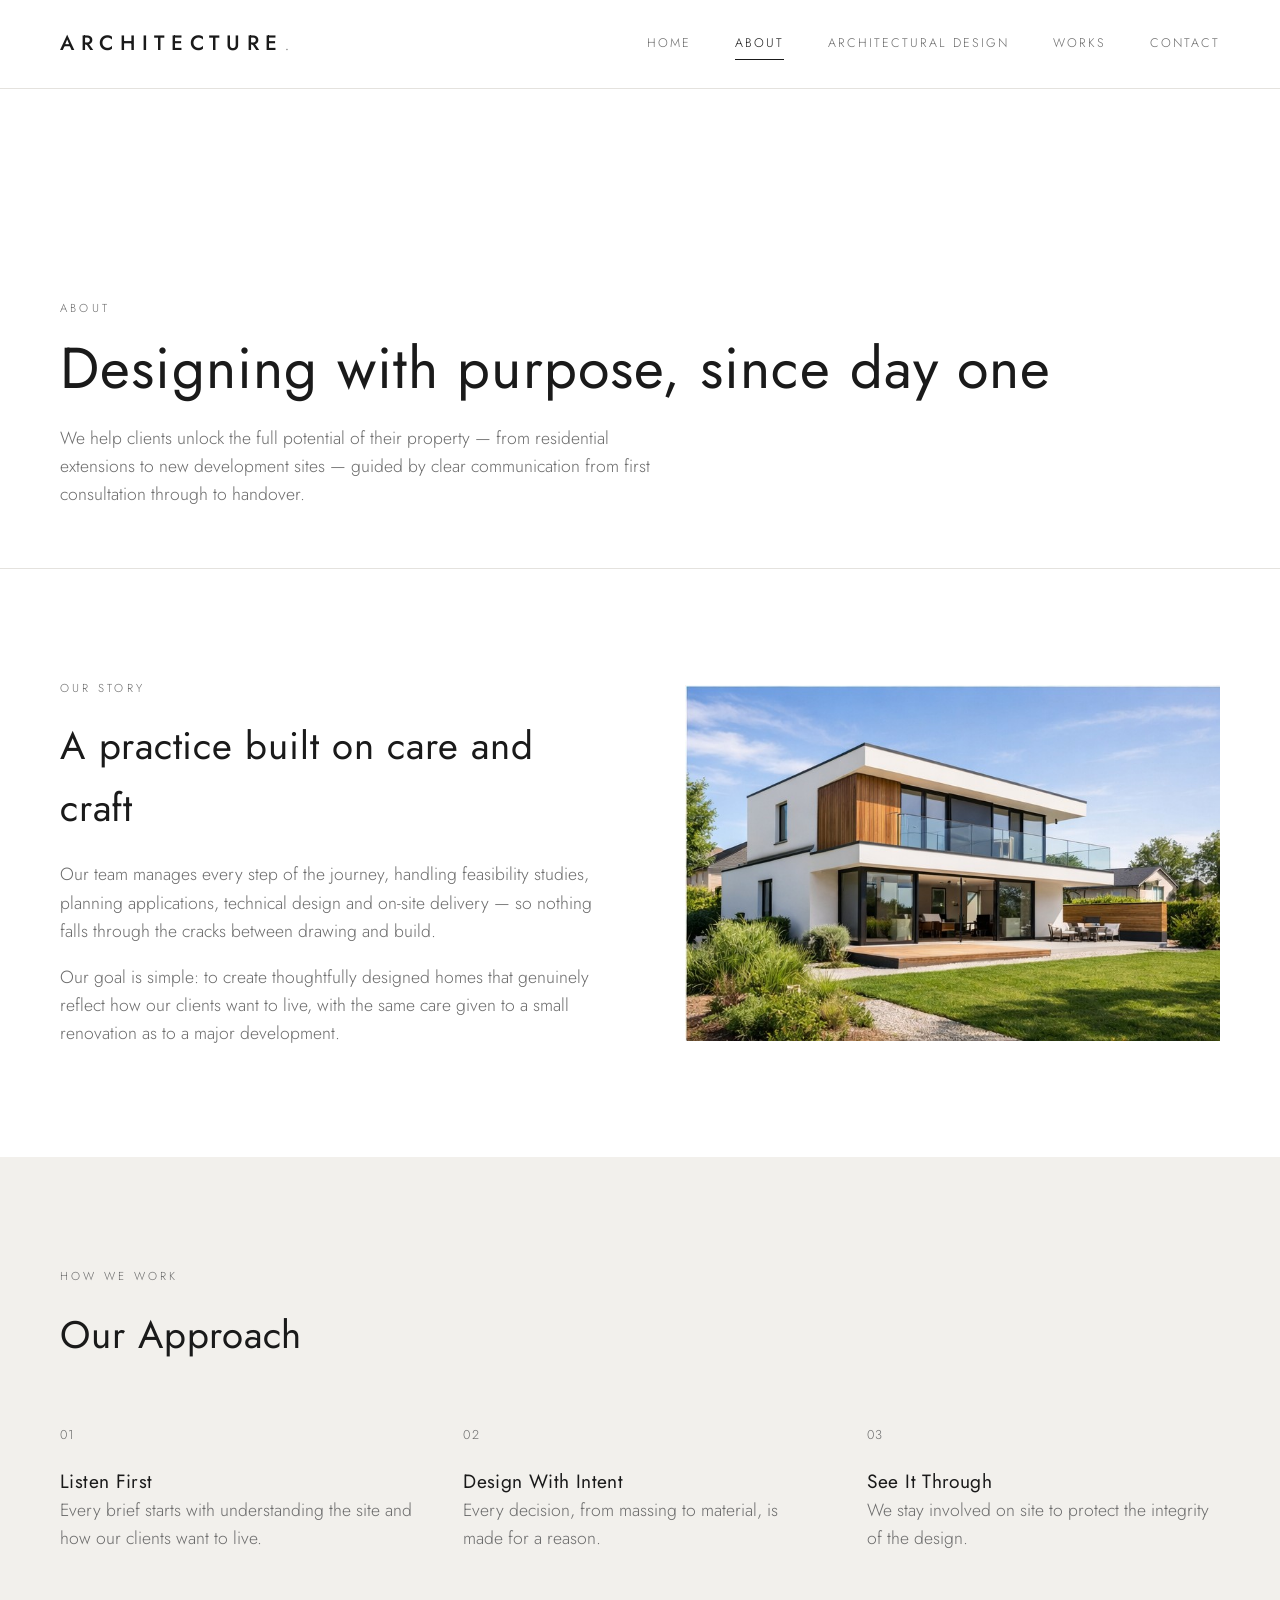
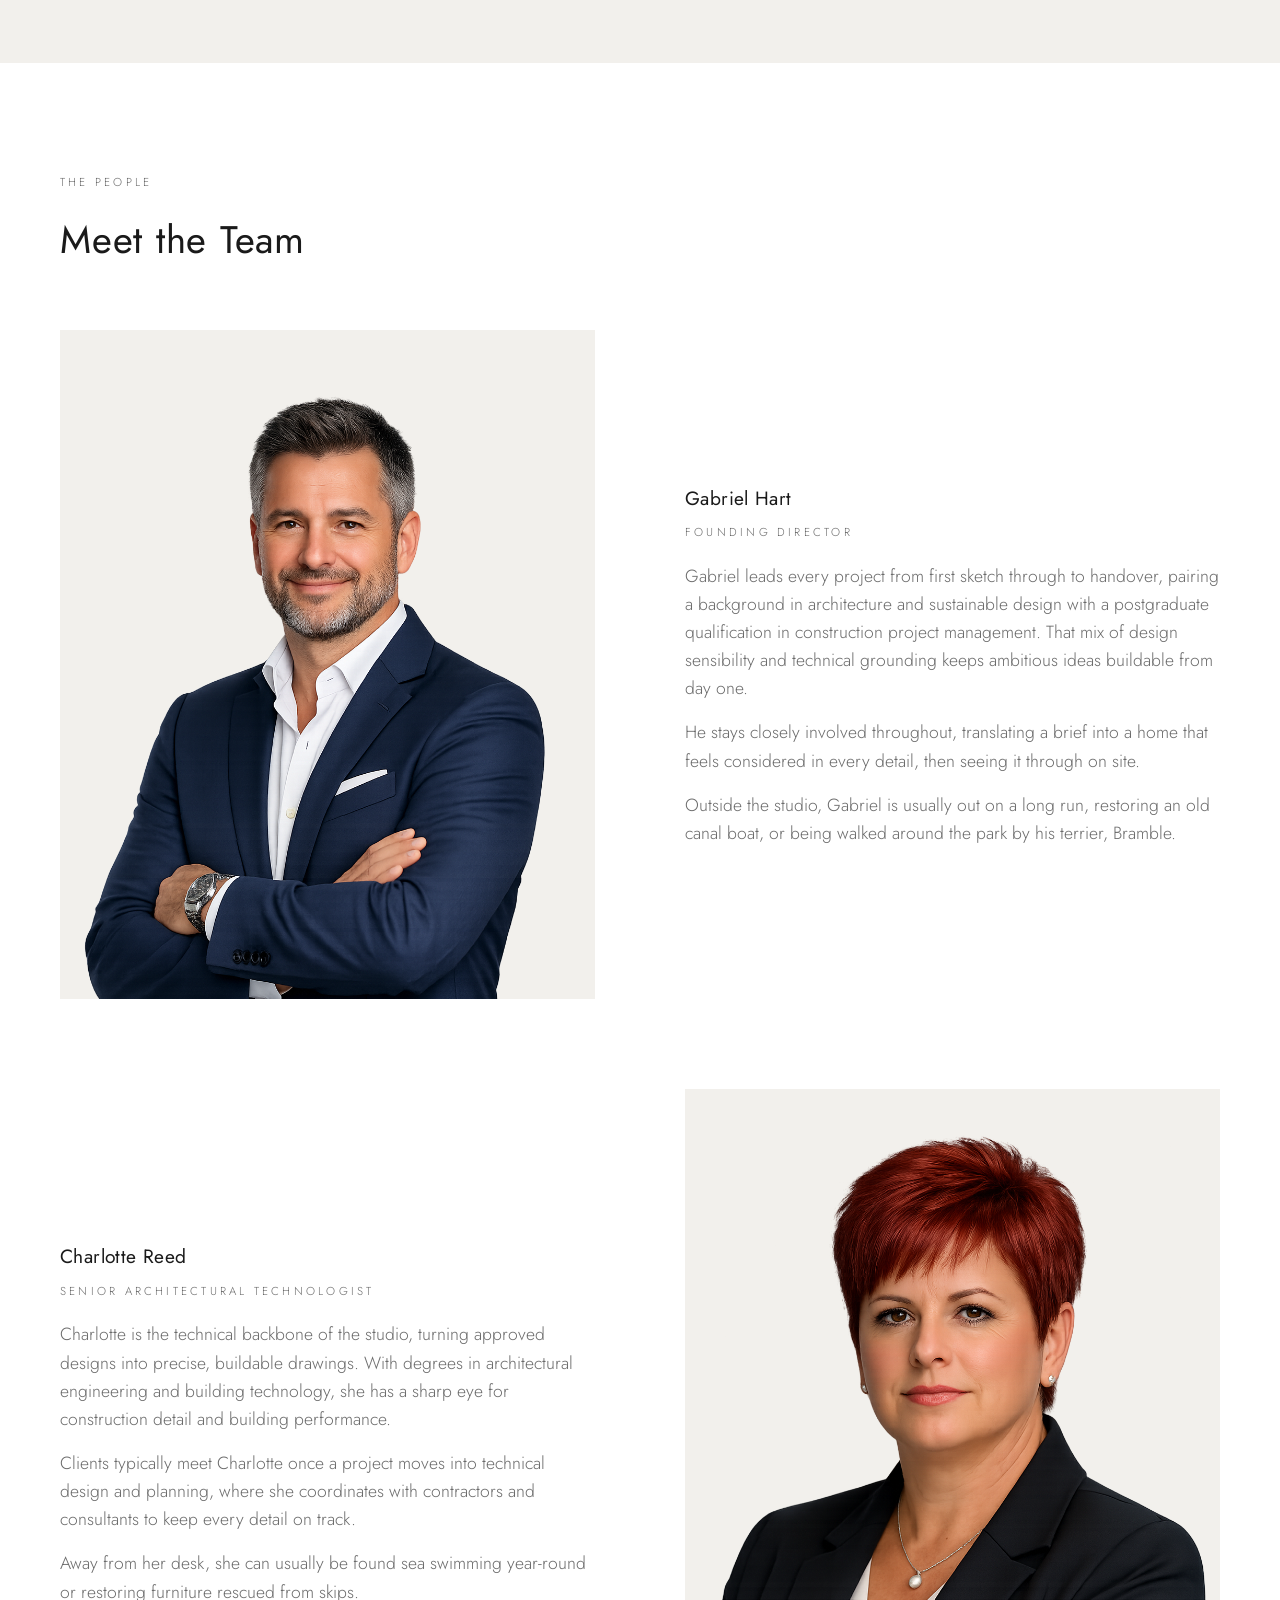
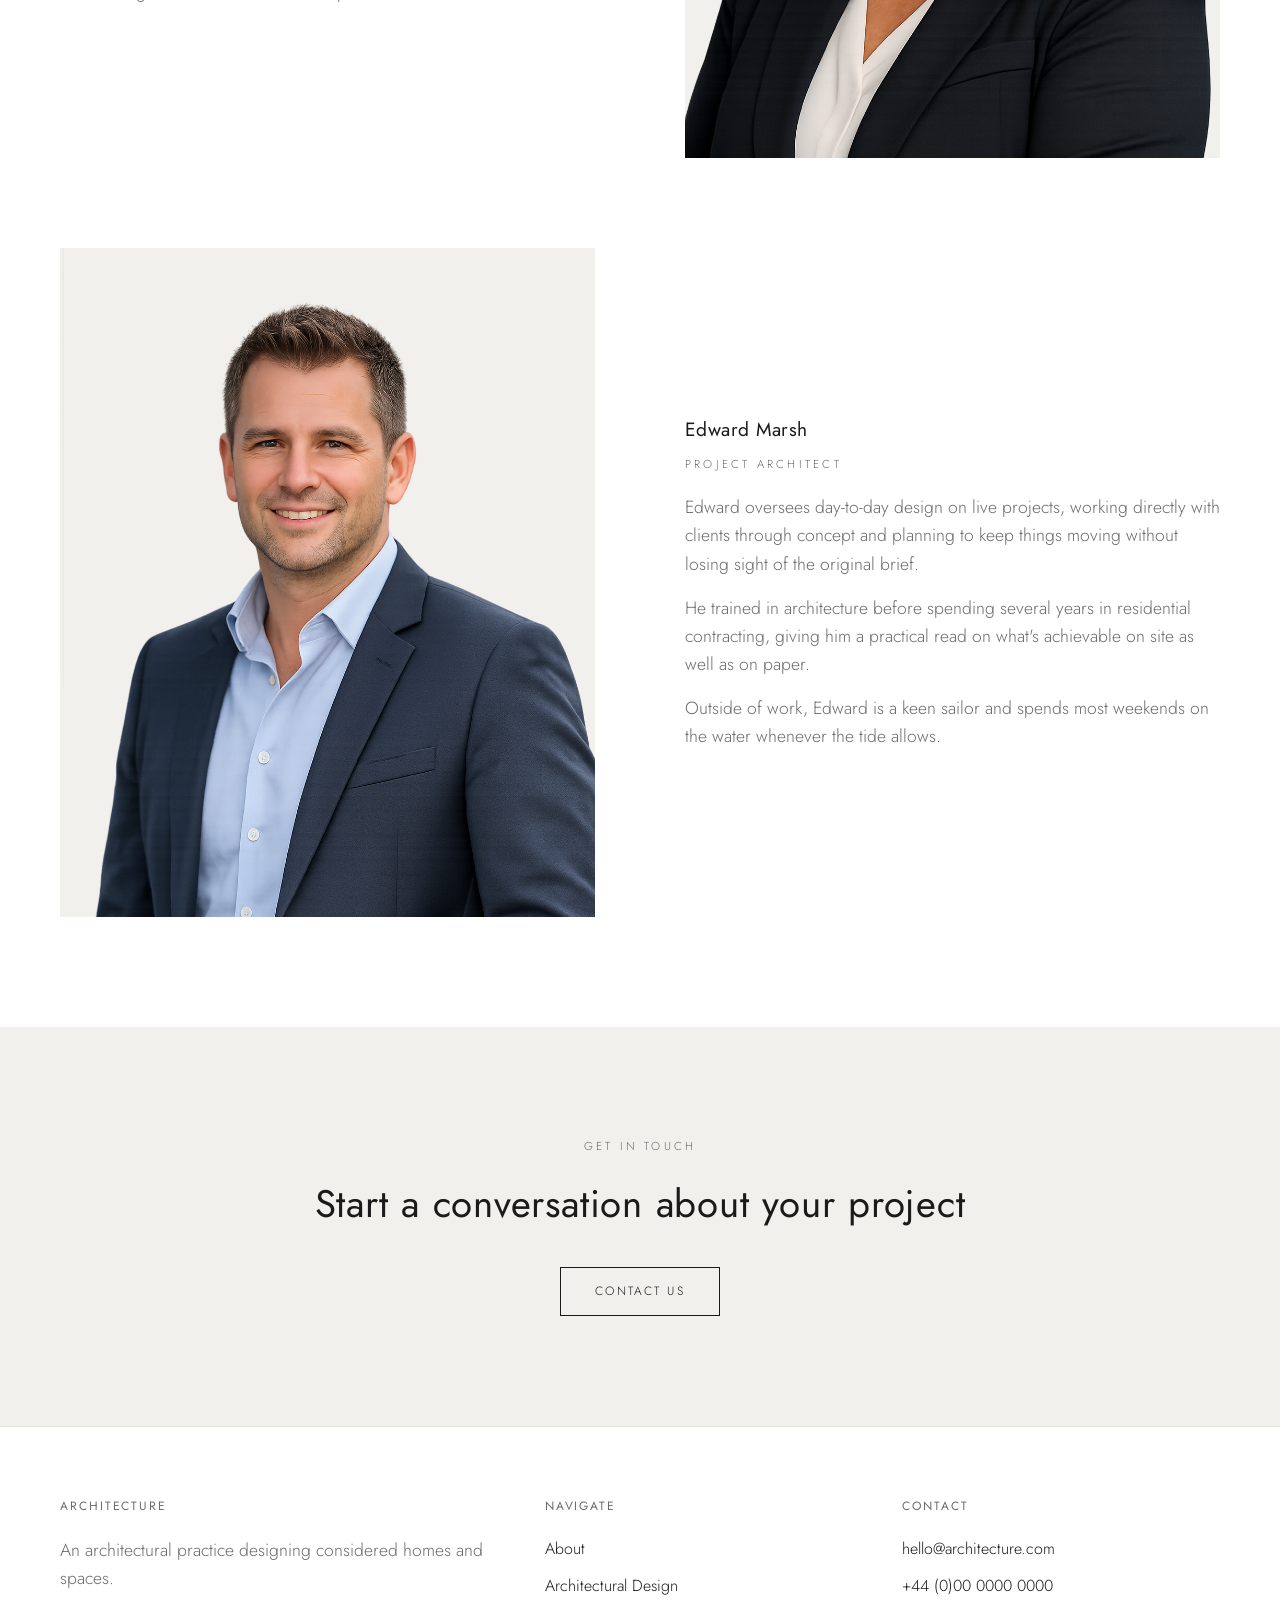
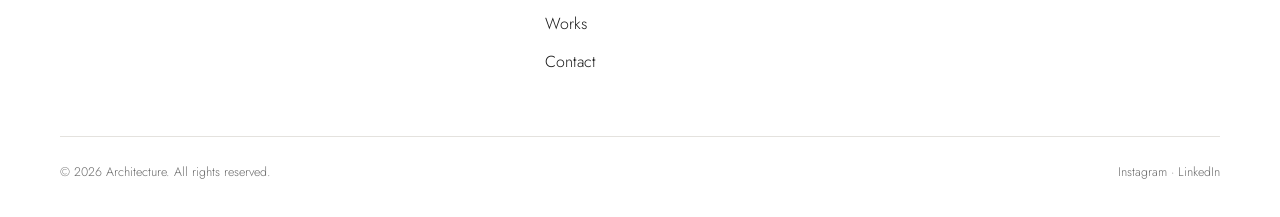
==== about.html @ 6262d0d0 "Update About page image and adjust CSS for story photo aspect ratio" ====
<!DOCTYPE html>
<html lang="en">
<head>
    <meta charset="UTF-8">
    <meta name="viewport" content="width=device-width, initial-scale=1.0">
    <title>Architecture &mdash; About</title>
    <link rel="stylesheet" href="css/style.css">
</head>
<body>

    <header class="site-header">
        <div class="container">
            <a href="index.html" class="logo">ARCHITECTURE<span>.</span></a>
            <nav class="nav-links">
                <a href="index.html">Home</a>
                <a href="about.html" class="active">About</a>
                <a href="design.html">Architectural Design</a>
                <a href="works.html">Works</a>
                <a href="contact.html">Contact</a>
            </nav>
            <button class="nav-toggle" aria-label="Toggle menu">
                <span></span><span></span><span></span>
            </button>
        </div>
    </header>

    <section class="page-banner">
        <div class="container">
            <span class="eyebrow">About</span>
            <h1>Designing with purpose, since day one</h1>
            <p class="lede" style="margin-top:22px;">We help clients unlock the full potential of their property &mdash; from residential extensions to new development sites &mdash; guided by clear communication from first consultation through to handover.</p>
        </div>
    </section>

    <section>
        <div class="container split">
            <div>
                <span class="eyebrow">Our Story</span>
                <h2>A practice built on care and craft</h2>
                <p class="lede" style="margin-top:22px;">Our team manages every step of the journey, handling feasibility studies, planning applications, technical design and on-site delivery &mdash; so nothing falls through the cracks between drawing and build.</p>
                <p class="lede" style="margin-top:18px;">Our goal is simple: to create thoughtfully designed homes that genuinely reflect how our clients want to live, with the same care given to a small renovation as to a major development.</p>
            </div>
            <div class="img-placeholder photo-fill story-photo" style="background-image: url('images/house-8.jpg');"></div>
        </div>
    </section>

    <section class="bg-surface">
        <div class="container">
            <div class="section-head">
                <div>
                    <span class="eyebrow">How We Work</span>
                    <h2>Our Approach</h2>
                </div>
            </div>
            <div class="grid-3">
                <div>
                    <span class="card-num">01</span>
                    <h3>Listen First</h3>
                    <p class="lede">Every brief starts with understanding the site and how our clients want to live.</p>
                </div>
                <div>
                    <span class="card-num">02</span>
                    <h3>Design With Intent</h3>
                    <p class="lede">Every decision, from massing to material, is made for a reason.</p>
                </div>
                <div>
                    <span class="card-num">03</span>
                    <h3>See It Through</h3>
                    <p class="lede">We stay involved on site to protect the integrity of the design.</p>
                </div>
            </div>
        </div>
    </section>

    <section>
        <div class="container">
            <div class="section-head">
                <div>
                    <span class="eyebrow">The People</span>
                    <h2>Meet the Team</h2>
                </div>
            </div>

            <div class="split team-row">
                <div class="img-placeholder photo-fill" style="background-image: url('images/gabriel-hart.png'); background-position: top center;"></div>
                <div>
                    <h3>Gabriel Hart</h3>
                    <span class="eyebrow team-role">Founding Director</span>
                    <p class="lede">Gabriel leads every project from first sketch through to handover, pairing a background in architecture and sustainable design with a postgraduate qualification in construction project management. That mix of design sensibility and technical grounding keeps ambitious ideas buildable from day one.</p>
                    <p class="lede" style="margin-top:16px;">He stays closely involved throughout, translating a brief into a home that feels considered in every detail, then seeing it through on site.</p>
                    <p class="lede" style="margin-top:16px;">Outside the studio, Gabriel is usually out on a long run, restoring an old canal boat, or being walked around the park by his terrier, Bramble.</p>
                </div>
            </div>

            <div class="split reverse team-row">
                <div class="img-placeholder photo-fill" style="background-image: url('images/varga-dora.png'); background-position: top center;"></div>
                <div>
                    <h3>Charlotte Reed</h3>
                    <span class="eyebrow team-role">Senior Architectural Technologist</span>
                    <p class="lede">Charlotte is the technical backbone of the studio, turning approved designs into precise, buildable drawings. With degrees in architectural engineering and building technology, she has a sharp eye for construction detail and building performance.</p>
                    <p class="lede" style="margin-top:16px;">Clients typically meet Charlotte once a project moves into technical design and planning, where she coordinates with contractors and consultants to keep every detail on track.</p>
                    <p class="lede" style="margin-top:16px;">Away from her desk, she can usually be found sea swimming year-round or restoring furniture rescued from skips.</p>
                </div>
            </div>

            <div class="split team-row">
                <div class="img-placeholder photo-fill" style="background-image: url('images/horvath-gabor.png'); background-position: top center;"></div>
                <div>
                    <h3>Edward Marsh</h3>
                    <span class="eyebrow team-role">Project Architect</span>
                    <p class="lede">Edward oversees day-to-day design on live projects, working directly with clients through concept and planning to keep things moving without losing sight of the original brief.</p>
                    <p class="lede" style="margin-top:16px;">He trained in architecture before spending several years in residential contracting, giving him a practical read on what's achievable on site as well as on paper.</p>
                    <p class="lede" style="margin-top:16px;">Outside of work, Edward is a keen sailor and spends most weekends on the water whenever the tide allows.</p>
                </div>
            </div>
        </div>
    </section>

    <section class="bg-surface" style="text-align:center;">
        <div class="container">
            <span class="eyebrow">Get in touch</span>
            <h2>Start a conversation about your project</h2>
            <a href="contact.html" class="btn" style="margin-top:32px;">Contact Us</a>
        </div>
    </section>

    <footer class="site-footer">
        <div class="container">
            <div class="footer-top">
                <div>
                    <h4>Architecture</h4>
                    <p class="lede">An architectural practice designing considered homes and spaces.</p>
                </div>
                <div>
                    <h4>Navigate</h4>
                    <ul>
                        <li><a href="about.html">About</a></li>
                        <li><a href="design.html">Architectural Design</a></li>
                        <li><a href="works.html">Works</a></li>
                        <li><a href="contact.html">Contact</a></li>
                    </ul>
                </div>
                <div>
                    <h4>Contact</h4>
                    <ul>
                        <li>hello@architecture.com</li>
                        <li>+44 (0)00 0000 0000</li>
                    </ul>
                </div>
            </div>
            <div class="footer-bottom">
                <span>&copy; 2026 Architecture. All rights reserved.</span>
                <span>Instagram &middot; LinkedIn</span>
            </div>
        </div>
    </footer>

    <script src="js/script.js"></script>
</body>
</html>
---- css/style.css ----
@import url('https://fonts.googleapis.com/css2?family=Jost:wght@300;400;500;600&display=swap');

:root {
    --color-bg: #ffffff;
    --color-text: #1a1a1a;
    --color-muted: #6b6b6b;
    --color-line: #e4e2de;
    --color-surface: #f2f0ec;
    --color-accent: #1a1a1a;
    --header-h: 88px;
    --container: 1240px;
}

* { box-sizing: border-box; margin: 0; padding: 0; }

html { scroll-behavior: smooth; }

body {
    font-family: 'Jost', Arial, sans-serif;
    font-weight: 300;
    color: var(--color-text);
    background: var(--color-bg);
    line-height: 1.6;
    -webkit-font-smoothing: antialiased;
}

img { max-width: 100%; display: block; }

a { color: inherit; text-decoration: none; }

ul { list-style: none; }

.container {
    max-width: var(--container);
    margin: 0 auto;
    padding: 0 40px;
}

h1, h2, h3, h4 {
    font-weight: 400;
    letter-spacing: 0.02em;
}

h1 { font-size: clamp(2.2rem, 5vw, 3.6rem); line-height: 1.15; }
h2 { font-size: clamp(1.6rem, 3vw, 2.4rem); }
h3 { font-size: 1.2rem; }

.eyebrow {
    display: block;
    text-transform: uppercase;
    letter-spacing: 0.28em;
    font-size: 0.72rem;
    color: var(--color-muted);
    margin-bottom: 18px;
}

.lede {
    font-size: 1.1rem;
    color: var(--color-muted);
    max-width: 620px;
}

.btn {
    display: inline-block;
    padding: 14px 34px;
    border: 1px solid var(--color-text);
    text-transform: uppercase;
    letter-spacing: 0.18em;
    font-size: 0.75rem;
    transition: background 0.3s ease, color 0.3s ease;
}

.btn:hover { background: var(--color-text); color: #fff; }

/* Header */
.site-header {
    position: sticky;
    top: 0;
    z-index: 100;
    background: rgba(255,255,255,0.96);
    backdrop-filter: blur(6px);
    border-bottom: 1px solid var(--color-line);
}

.site-header .container {
    height: var(--header-h);
    display: flex;
    align-items: center;
    justify-content: space-between;
}

.logo {
    font-size: 1.3rem;
    text-transform: uppercase;
    letter-spacing: 0.32em;
    font-weight: 500;
}

.logo span { font-weight: 300; opacity: 0.55; }

.nav-links {
    display: flex;
    gap: 44px;
}

.nav-links a {
    text-transform: uppercase;
    font-size: 0.78rem;
    letter-spacing: 0.16em;
    color: var(--color-muted);
    padding: 6px 0;
    border-bottom: 1px solid transparent;
    transition: color 0.25s ease, border-color 0.25s ease;
}

.nav-links a:hover,
.nav-links a.active {
    color: var(--color-text);
    border-color: var(--color-text);
}

.nav-toggle {
    display: none;
    flex-direction: column;
    gap: 5px;
    background: none;
    border: none;
    cursor: pointer;
    padding: 8px;
}

.nav-toggle span {
    width: 24px;
    height: 1px;
    background: var(--color-text);
}

/* Image placeholder blocks — swap for <img> tags once real photography is ready */
.img-placeholder {
    position: relative;
    width: 100%;
    background:
        repeating-linear-gradient(135deg, transparent 0 18px, rgba(0,0,0,0.035) 18px 19px),
        var(--color-surface);
    display: flex;
    align-items: flex-end;
    overflow: hidden;
}

.img-placeholder.photo-fill {
    background-image: none;
    background-size: cover;
    background-position: center;
}

.img-placeholder.photo-fill::after { display: none; }

.img-placeholder::after {
    content: attr(data-label);
    font-size: 0.7rem;
    letter-spacing: 0.14em;
    text-transform: uppercase;
    color: var(--color-muted);
    padding: 16px 20px;
}

/* Hero */
.hero {
    height: 88vh;
    min-height: 560px;
    position: relative;
    background-size: cover;
    background-position: center;
}

.hero::before {
    content: '';
    position: absolute;
    inset: 0;
    background: linear-gradient(180deg, rgba(20,20,20,0.35) 0%, rgba(20,20,20,0.65) 100%);
}

.hero.img-placeholder::after { display: none; }

.hero-inner {
    position: relative;
    z-index: 1;
    max-width: var(--container);
    margin: 0 auto;
    padding: 0 40px 70px;
    height: 100%;
    display: flex;
    align-items: flex-end;
}

.hero-content { max-width: 640px; color: #fff; }
.hero .eyebrow { color: rgba(255,255,255,0.75); }
.hero h1 { color: #fff; }
.hero p { color: rgba(255,255,255,0.85); margin-top: 18px; max-width: 520px; }
.hero .btn { margin-top: 32px; border-color: #fff; color: #fff; }
.hero .btn:hover { background: #fff; color: var(--color-text); }

/* Page banner (non-home pages) */
.page-banner {
    padding: 210px 0 60px;
    border-bottom: 1px solid var(--color-line);
}

/* Sections */
section { padding: 110px 0; }
section.tight { padding: 80px 0; }
.section-head {
    display: flex;
    justify-content: space-between;
    align-items: flex-end;
    gap: 40px;
    margin-bottom: 60px;
    flex-wrap: wrap;
}

.bg-surface { background: var(--color-surface); }

/* Two column */
.split {
    display: grid;
    grid-template-columns: 1fr 1fr;
    gap: 90px;
    align-items: center;
}

.split .img-placeholder { aspect-ratio: 4/5; }
.split.reverse .img-placeholder { order: 2; }
.split .img-placeholder.story-photo { aspect-ratio: 3/2; }

.team-row + .team-row { margin-top: 90px; }
.team-role { margin: 10px 0 20px; }

/* Services / values grid */
.grid-3 {
    display: grid;
    grid-template-columns: repeat(3, 1fr);
    gap: 50px;
}

.card-num {
    font-size: 0.8rem;
    color: var(--color-muted);
    letter-spacing: 0.1em;
    margin-bottom: 20px;
    display: block;
}

/* Works filter */
.works-filter {
    display: flex;
    gap: 40px;
    margin-bottom: 60px;
    border-bottom: 1px solid var(--color-line);
    padding-bottom: 26px;
}

.filter-btn {
    background: none;
    border: none;
    cursor: pointer;
    font-family: inherit;
    text-transform: uppercase;
    font-size: 0.78rem;
    letter-spacing: 0.16em;
    color: var(--color-muted);
    padding: 6px 0;
    border-bottom: 1px solid transparent;
    transition: color 0.25s ease, border-color 0.25s ease;
}

.filter-btn:hover,
.filter-btn.active {
    color: var(--color-text);
    border-color: var(--color-text);
}

.work-card.is-hidden { display: none; }

/* Featured works grid */
.works-grid {
    display: grid;
    grid-template-columns: repeat(3, 1fr);
    gap: 36px;
}

.work-card .img-placeholder { aspect-ratio: 4/3; margin-bottom: 20px; }
.work-card h3 { margin-bottom: 6px; }
.work-card .work-meta { color: var(--color-muted); font-size: 0.85rem; text-transform: uppercase; letter-spacing: 0.08em; }

/* Service rows (design page) */
.service-row {
    display: grid;
    grid-template-columns: 1fr 1fr;
    gap: 90px;
    align-items: center;
    padding: 70px 0;
    border-top: 1px solid var(--color-line);
}

.service-row:last-child { border-bottom: 1px solid var(--color-line); }
.service-row .img-placeholder { aspect-ratio: 4/3; }
.service-row.reverse .img-placeholder { order: 2; }

/* Process steps */
.steps {
    display: grid;
    grid-template-columns: repeat(4, 1fr);
    gap: 40px;
}

.step { border-top: 1px solid var(--color-line); padding-top: 26px; }

/* Contact */
.contact-grid {
    display: grid;
    grid-template-columns: 1fr 1fr;
    gap: 90px;
}

.info-list { margin-top: 40px; }
.info-list li { margin-bottom: 26px; }
.info-list .label {
    display: block;
    text-transform: uppercase;
    font-size: 0.7rem;
    letter-spacing: 0.14em;
    color: var(--color-muted);
    margin-bottom: 6px;
}

form { display: flex; flex-direction: column; gap: 24px; }
.field { display: flex; flex-direction: column; gap: 8px; }
.field label {
    text-transform: uppercase;
    font-size: 0.7rem;
    letter-spacing: 0.14em;
    color: var(--color-muted);
}

.field input,
.field textarea {
    border: none;
    border-bottom: 1px solid var(--color-line);
    padding: 10px 2px;
    font-family: inherit;
    font-size: 1rem;
    background: transparent;
    color: var(--color-text);
}

.field input:focus,
.field textarea:focus {
    outline: none;
    border-color: var(--color-text);
}

/* Footer */
.site-footer {
    border-top: 1px solid var(--color-line);
    padding: 70px 0 34px;
}

.footer-top {
    display: grid;
    grid-template-columns: 1.4fr 1fr 1fr;
    gap: 40px;
    padding-bottom: 50px;
}

.footer-top h4 {
    text-transform: uppercase;
    font-size: 0.75rem;
    letter-spacing: 0.16em;
    color: var(--color-muted);
    margin-bottom: 20px;
}

.footer-top li { margin-bottom: 12px; }
.footer-bottom {
    border-top: 1px solid var(--color-line);
    padding-top: 26px;
    display: flex;
    justify-content: space-between;
    font-size: 0.78rem;
    color: var(--color-muted);
    flex-wrap: wrap;
    gap: 10px;
}

/* Responsive */
@media (max-width: 900px) {
    .nav-links { display: none; }
    .nav-toggle { display: flex; }

    body.nav-open .nav-links {
        display: flex;
        position: fixed;
        top: var(--header-h);
        left: 0;
        right: 0;
        bottom: 0;
        background: #fff;
        flex-direction: column;
        gap: 0;
        padding: 20px 40px;
    }

    body.nav-open .nav-links a {
        width: 100%;
        padding: 18px 0;
        border-bottom: 1px solid var(--color-line);
    }

    .split, .contact-grid, .service-row, .service-row.reverse {
        grid-template-columns: 1fr;
    }

    .service-row .img-placeholder { order: 0; }

    .grid-3, .works-grid { grid-template-columns: 1fr; }
    .steps { grid-template-columns: 1fr 1fr; }
    .footer-top { grid-template-columns: 1fr; }
    section { padding: 70px 0; }
    .page-banner { padding: 160px 0 40px; }
    .container { padding: 0 24px; }
}
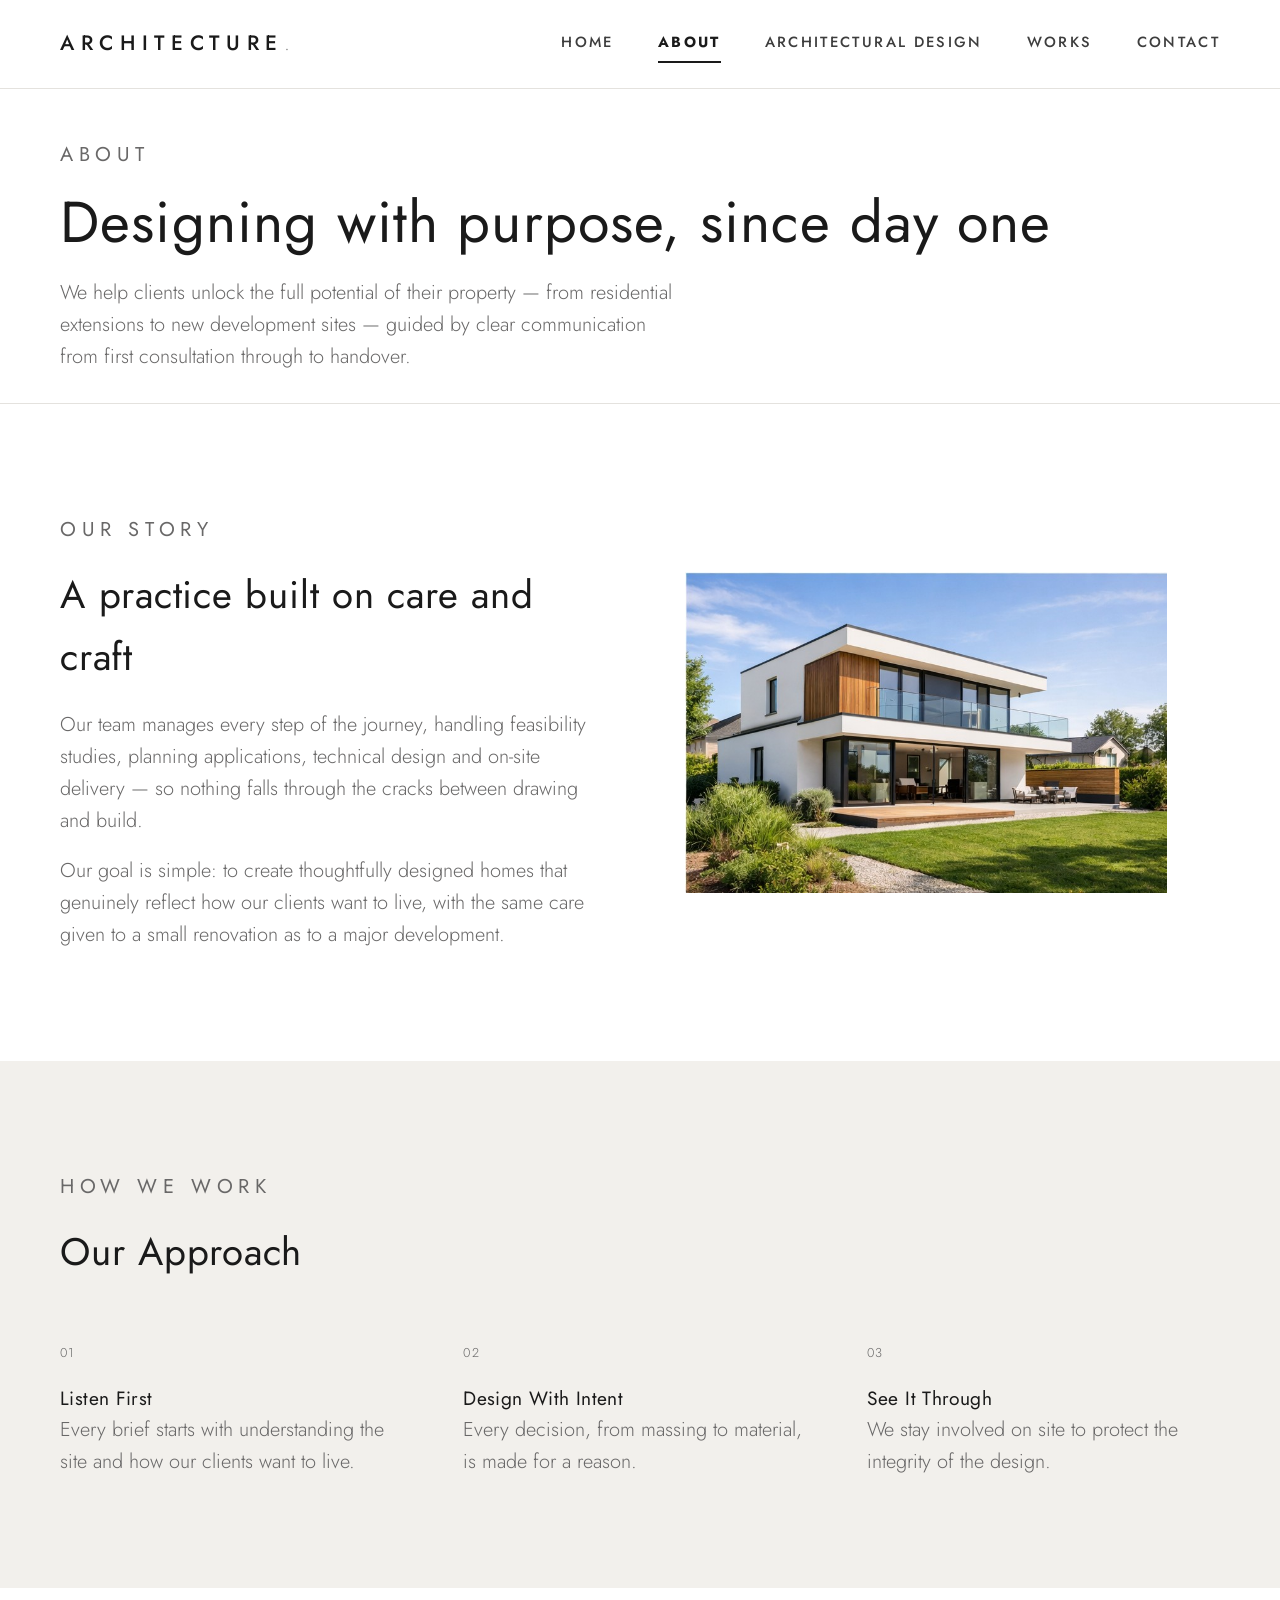
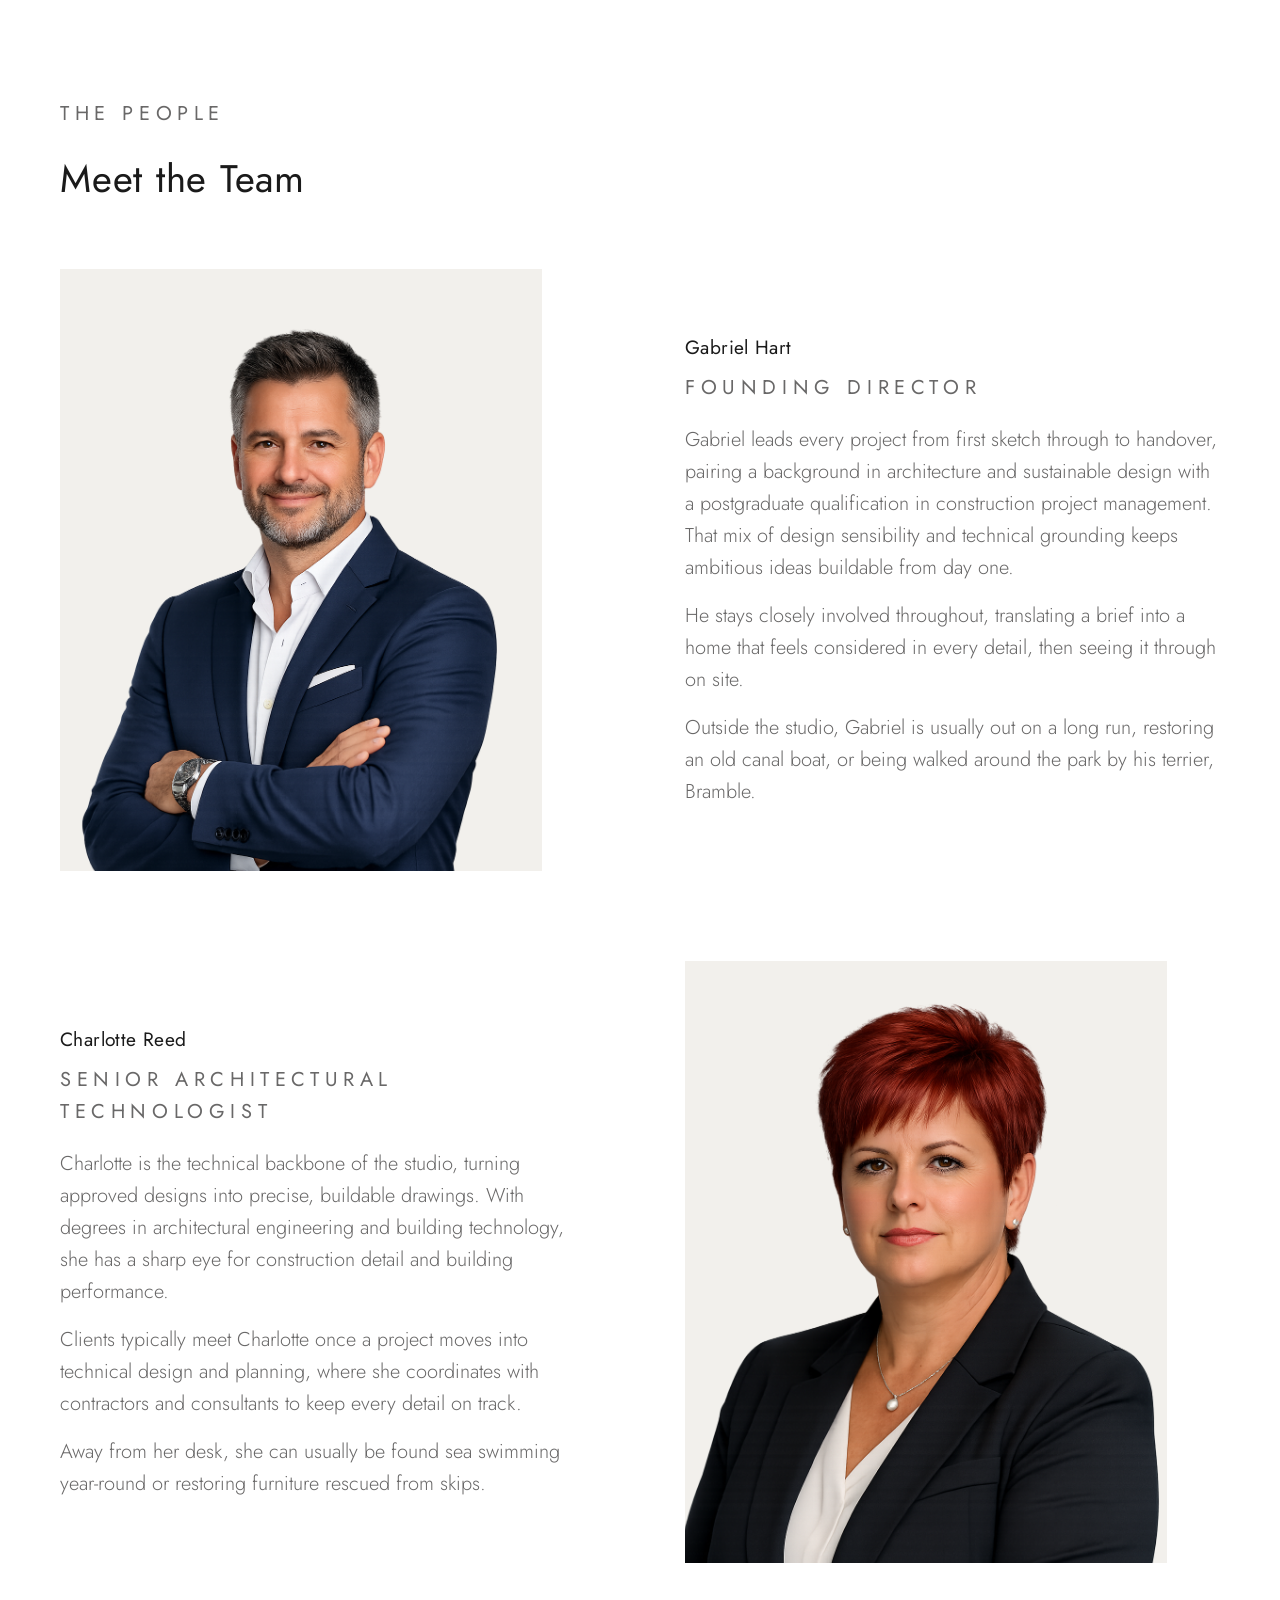
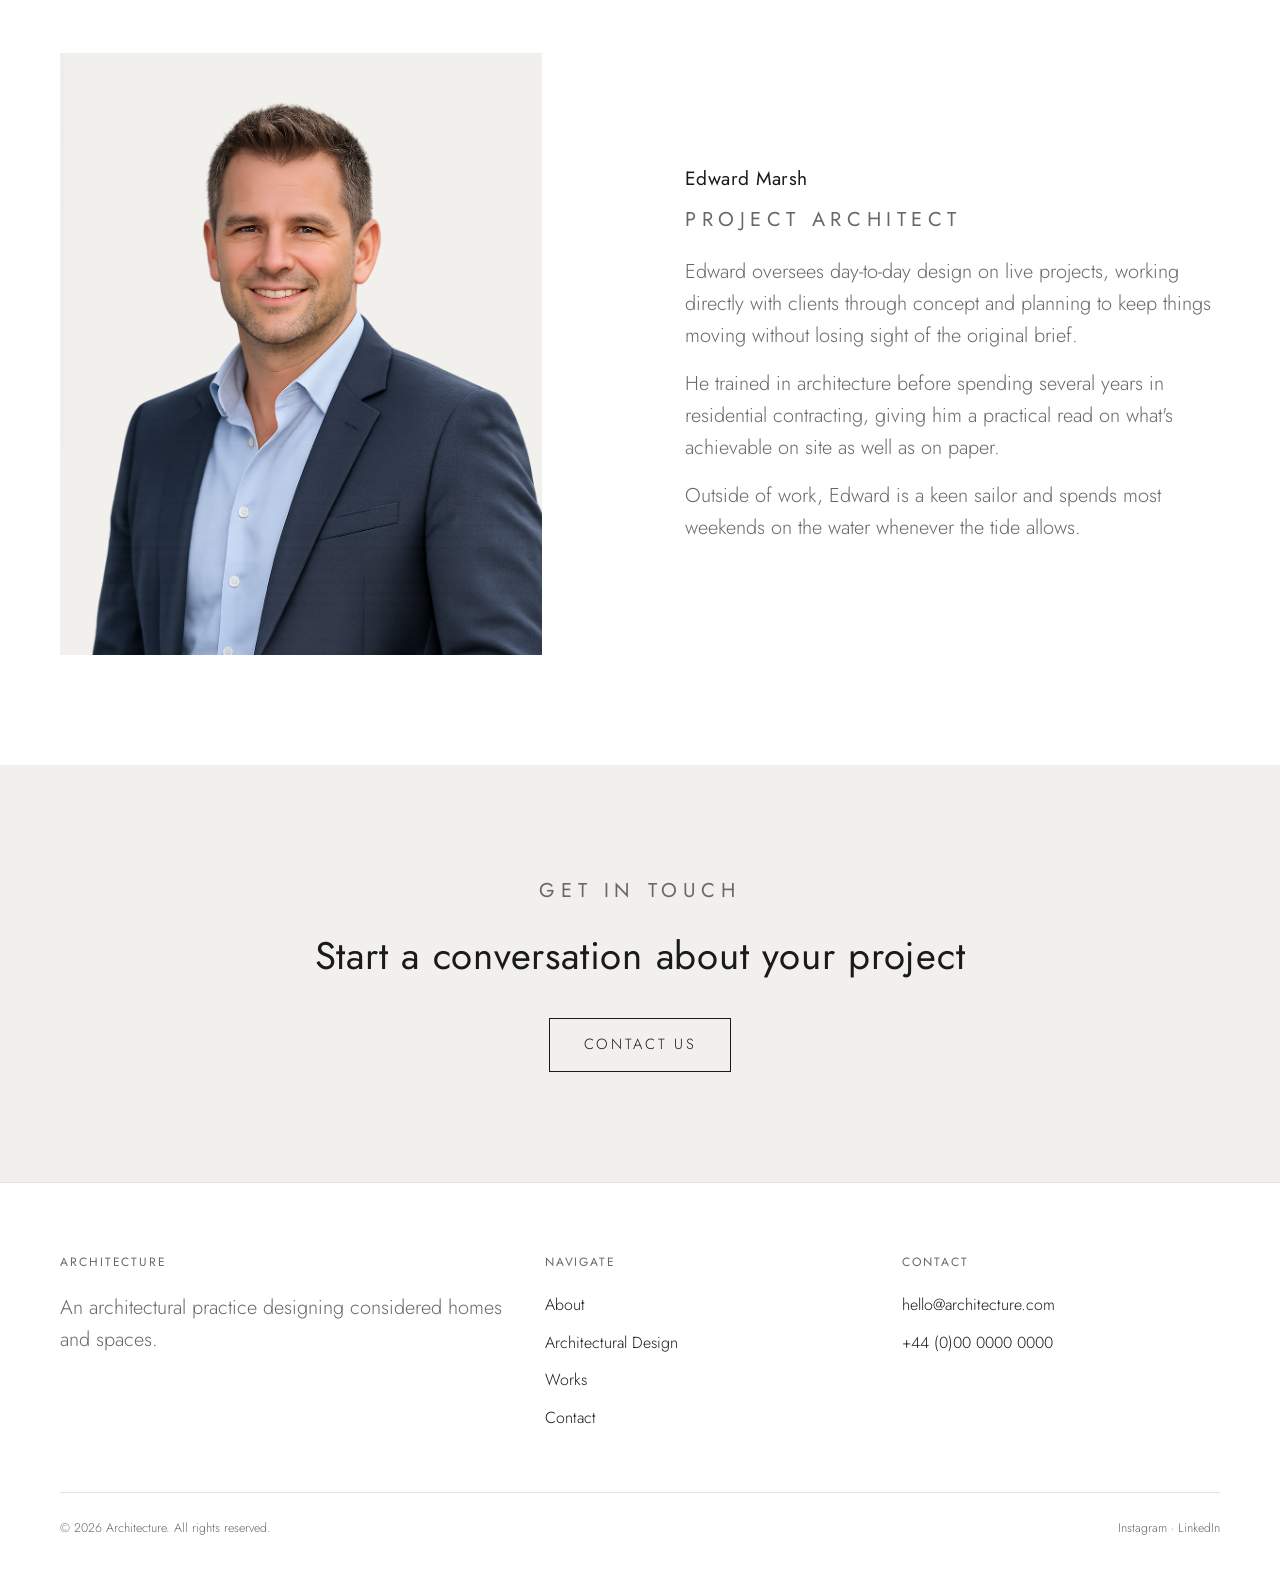
==== commit 3b1f8172: "Update stylesheet links across multiple HTML files to include versioning" ====
--- a/about.html
+++ b/about.html
@@ -4,7 +4,9 @@
     <meta charset="UTF-8">
     <meta name="viewport" content="width=device-width, initial-scale=1.0">
     <title>Architecture &mdash; About</title>
-    <link rel="stylesheet" href="css/style.css">
+    <link rel="icon" type="image/svg+xml" href="favicon.svg">
+    <link rel="icon" type="image/png" href="favicon.png">
+    <link rel="stylesheet" href="css/style.css?v=2">
 </head>
 <body>
 
--- a/css/style.css
+++ b/css/style.css
@@ -3,7 +3,7 @@
 :root {
     --color-bg: #ffffff;
     --color-text: #1a1a1a;
-    --color-muted: #6b6b6b;
+    --color-muted: #696868;
     --color-line: #e4e2de;
     --color-surface: #f2f0ec;
     --color-accent: #1a1a1a;
@@ -45,17 +45,44 @@
 h2 { font-size: clamp(1.6rem, 3vw, 2.4rem); }
 h3 { font-size: 1.2rem; }
 
+.eyebrow1 {
+    display: inline-block;
+    text-transform: uppercase;
+    letter-spacing: 0.28em;
+    font-size: 1.25rem;
+    font-weight: 400;
+    color: #ffffff;
+    margin-bottom: 18px;
+    padding: 4px 12px;
+    border-radius: 2px;
+    background-color: var(--color-accent);
+}
+
+.eyebrow-line {
+    display: inline-block;
+    text-transform: uppercase;
+    letter-spacing: 0.28em;
+    font-weight: 300;
+    font-size: 0.92rem;
+    color: #ffffff;
+    margin-bottom: 18px;
+    padding: 4px 12px;
+    border-radius: 2px;
+    background-color: var(--color-accent);
+}
+
 .eyebrow {
-    display: block;
+    display: inline-block;
     text-transform: uppercase;
     letter-spacing: 0.28em;
-    font-size: 0.72rem;
+    font-size: 1.25rem;
+    font-weight: 400;
     color: var(--color-muted);
     margin-bottom: 18px;
 }
 
 .lede {
-    font-size: 1.1rem;
+    font-size: 1.25rem;
     color: var(--color-muted);
     max-width: 620px;
 }
@@ -66,7 +93,7 @@
     border: 1px solid var(--color-text);
     text-transform: uppercase;
     letter-spacing: 0.18em;
-    font-size: 0.75rem;
+    font-size: 0.92rem;
     transition: background 0.3s ease, color 0.3s ease;
 }
 
@@ -77,8 +104,7 @@
     position: sticky;
     top: 0;
     z-index: 100;
-    background: rgba(255,255,255,0.96);
-    backdrop-filter: blur(6px);
+    background: #ffffff;
     border-bottom: 1px solid var(--color-line);
 }
 
@@ -105,17 +131,24 @@
 
 .nav-links a {
     text-transform: uppercase;
-    font-size: 0.78rem;
+    font-size: 0.92rem;
+    font-weight: 500;
     letter-spacing: 0.16em;
-    color: var(--color-muted);
+    color: #3d3d3d;
     padding: 6px 0;
     border-bottom: 1px solid transparent;
     transition: color 0.25s ease, border-color 0.25s ease;
 }
 
-.nav-links a:hover,
+.nav-links a:hover {
+    color: var(--color-text);
+    border-color: var(--color-text);
+}
+
 .nav-links a.active {
     color: var(--color-text);
+    font-weight: 700;
+    border-bottom-width: 2px;
     border-color: var(--color-text);
 }
 
@@ -138,7 +171,7 @@
 /* Image placeholder blocks — swap for <img> tags once real photography is ready */
 .img-placeholder {
     position: relative;
-    width: 100%;
+    width: 90%;
     background:
         repeating-linear-gradient(135deg, transparent 0 18px, rgba(0,0,0,0.035) 18px 19px),
         var(--color-surface);
@@ -157,7 +190,7 @@
 
 .img-placeholder::after {
     content: attr(data-label);
-    font-size: 0.7rem;
+    font-size: 0.92rem;
     letter-spacing: 0.14em;
     text-transform: uppercase;
     color: var(--color-muted);
@@ -166,7 +199,7 @@
 
 /* Hero */
 .hero {
-    height: 88vh;
+    height: 72vh;
     min-height: 560px;
     position: relative;
     background-size: cover;
@@ -202,7 +235,7 @@
 
 /* Page banner (non-home pages) */
 .page-banner {
-    padding: 210px 0 60px;
+    padding: 50px 0 30px;
     border-bottom: 1px solid var(--color-line);
 }
 
@@ -302,6 +335,7 @@
     border-top: 1px solid var(--color-line);
 }
 
+.service-row:first-child { border-top: none; }
 .service-row:last-child { border-bottom: 1px solid var(--color-line); }
 .service-row .img-placeholder { aspect-ratio: 4/3; }
 .service-row.reverse .img-placeholder { order: 2; }
@@ -421,11 +455,13 @@
     }
 
     .service-row .img-placeholder { order: 0; }
+    .split .img-placeholder { order: 0; }
+    .team-row + .team-row { margin-top: 60px; }
 
     .grid-3, .works-grid { grid-template-columns: 1fr; }
     .steps { grid-template-columns: 1fr 1fr; }
     .footer-top { grid-template-columns: 1fr; }
     section { padding: 70px 0; }
-    .page-banner { padding: 160px 0 40px; }
+    .page-banner { padding: 40px 0 24px; }
     .container { padding: 0 24px; }
 }
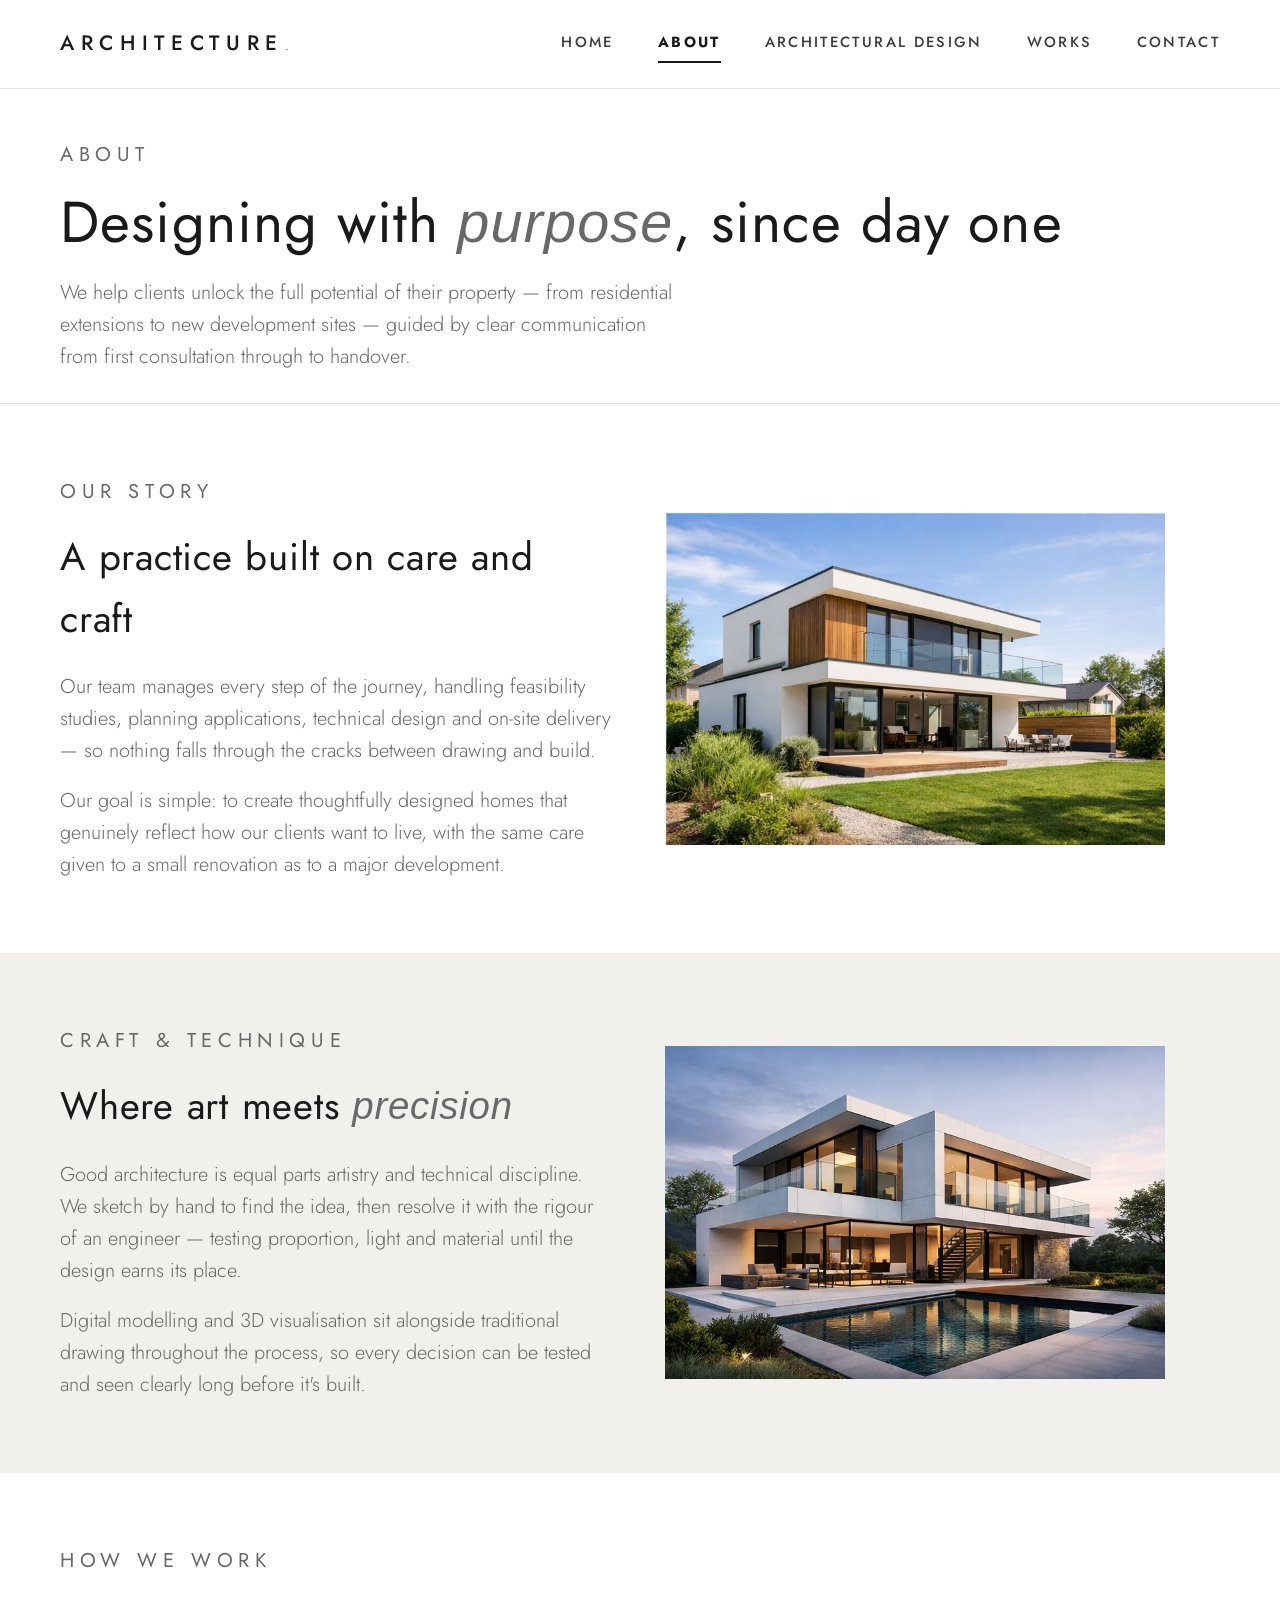
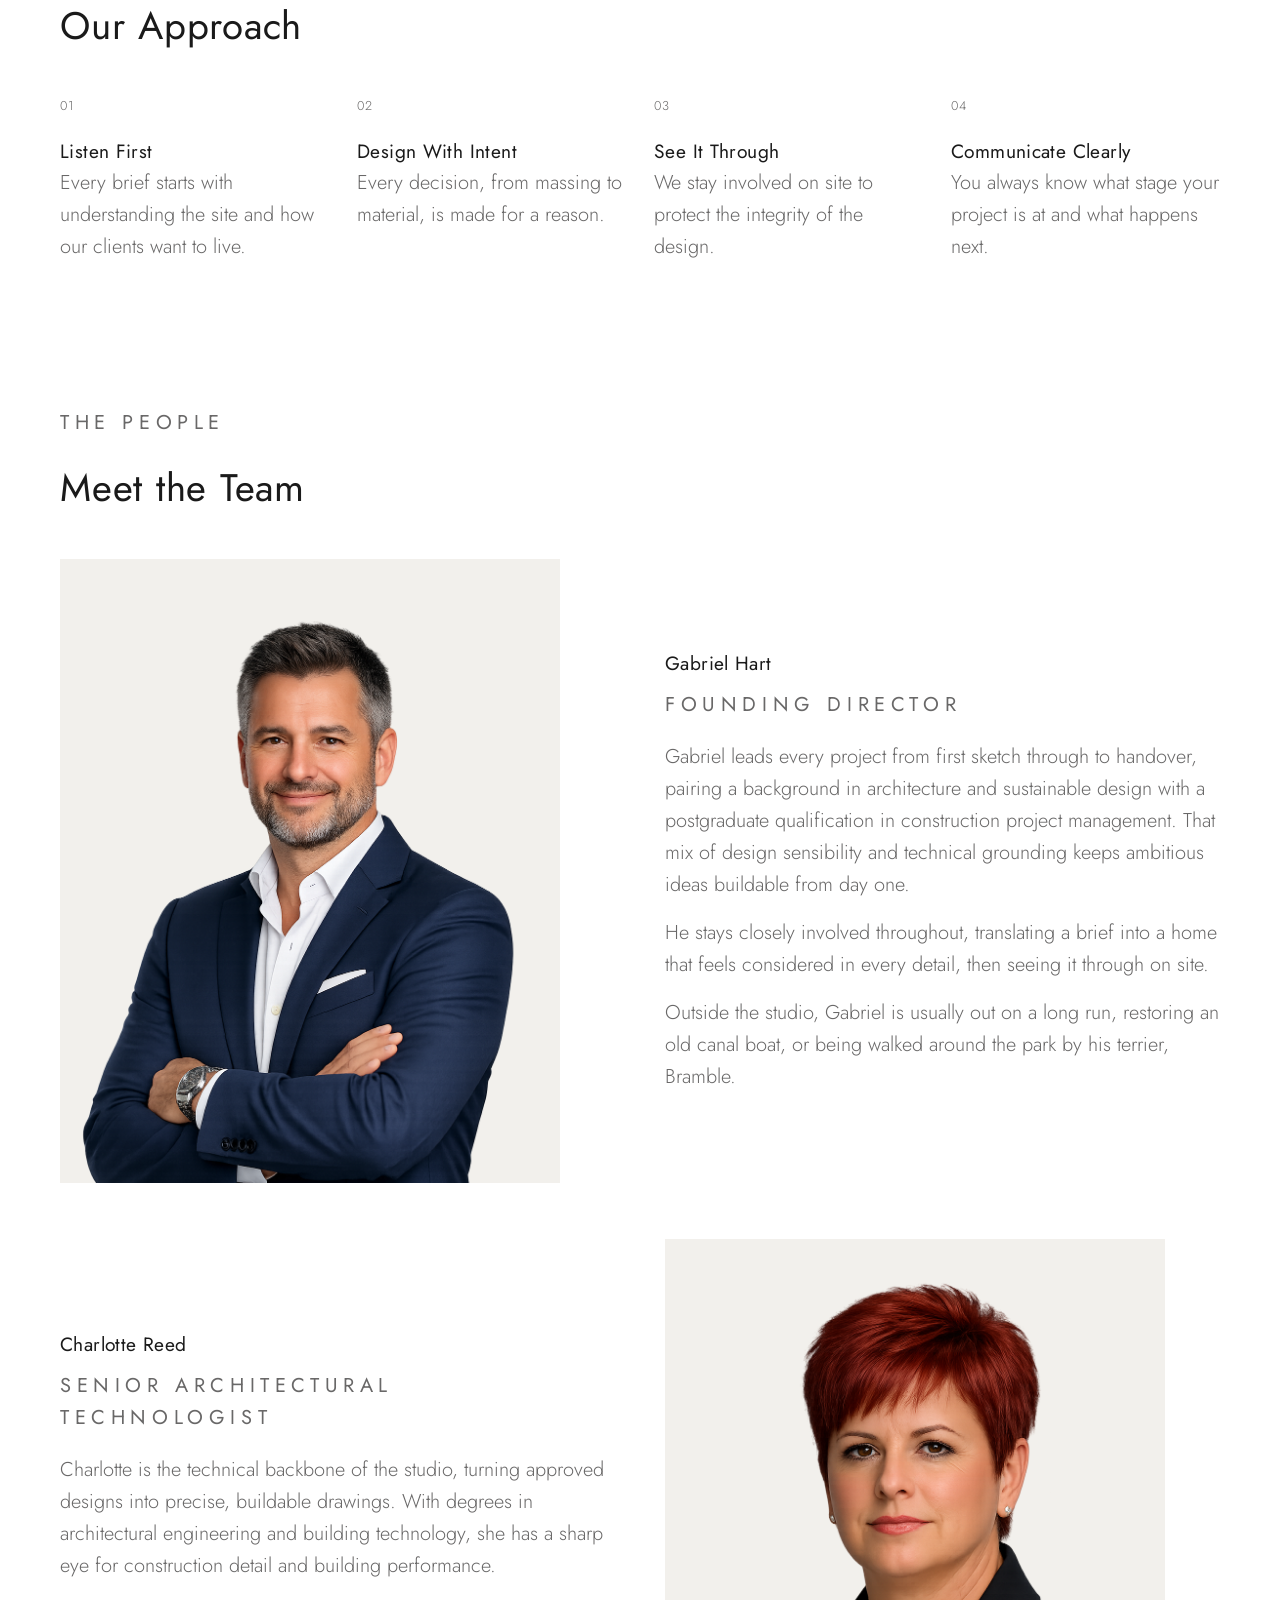
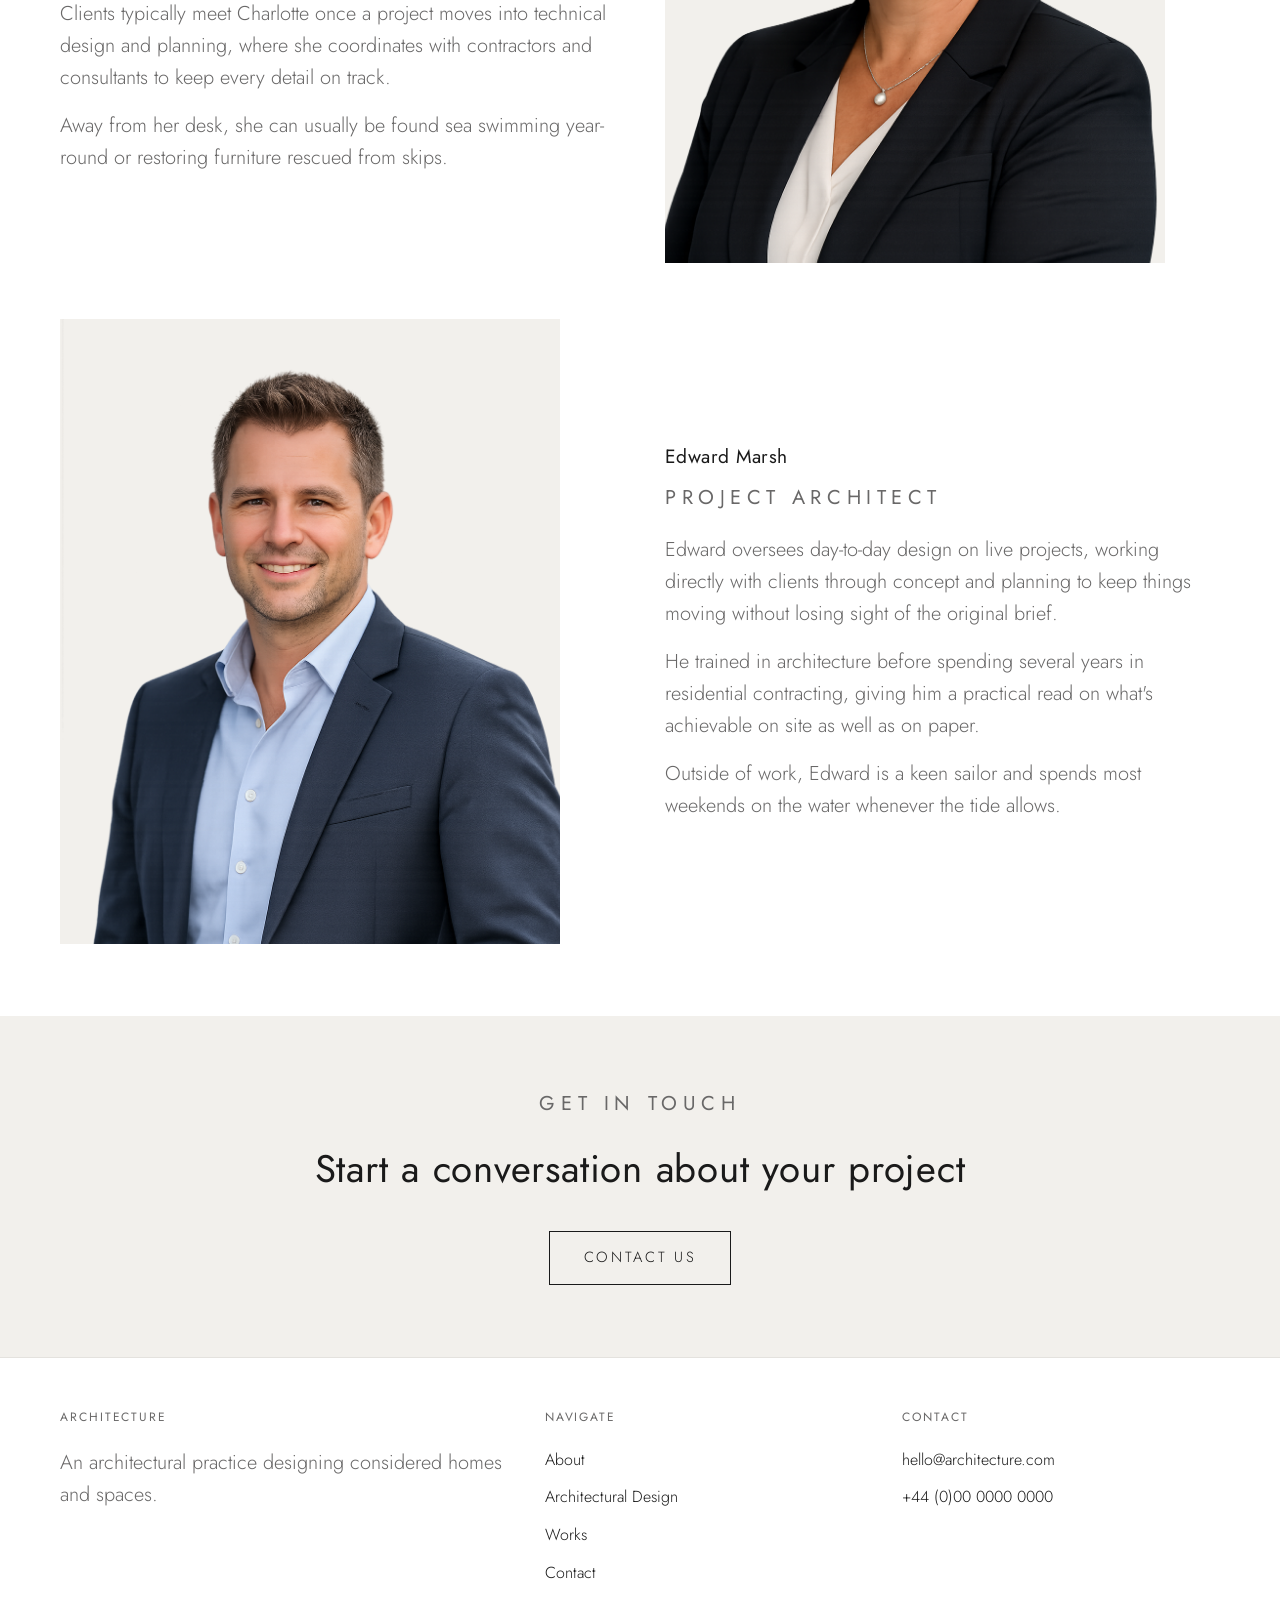
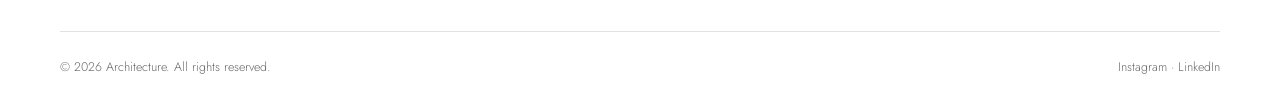
==== commit 6c137ce0: "Enhance content and styles across multiple pages: add accent styling, implement reveal animations, a" ====
--- a/about.html
+++ b/about.html
@@ -29,13 +29,13 @@
     <section class="page-banner">
         <div class="container">
             <span class="eyebrow">About</span>
-            <h1>Designing with purpose, since day one</h1>
+            <h1>Designing with <span class="accent">purpose</span>, since day one</h1>
             <p class="lede" style="margin-top:22px;">We help clients unlock the full potential of their property &mdash; from residential extensions to new development sites &mdash; guided by clear communication from first consultation through to handover.</p>
         </div>
     </section>
 
     <section>
-        <div class="container split">
+        <div class="container split reveal">
             <div>
                 <span class="eyebrow">Our Story</span>
                 <h2>A practice built on care and craft</h2>
@@ -47,6 +47,18 @@
     </section>
 
     <section class="bg-surface">
+        <div class="container split reverse reveal">
+            <div>
+                <span class="eyebrow">Craft &amp; Technique</span>
+                <h2>Where art meets <span class="accent">precision</span></h2>
+                <p class="lede" style="margin-top:22px;">Good architecture is equal parts artistry and technical discipline. We sketch by hand to find the idea, then resolve it with the rigour of an engineer &mdash; testing proportion, light and material until the design earns its place.</p>
+                <p class="lede" style="margin-top:18px;">Digital modelling and 3D visualisation sit alongside traditional drawing throughout the process, so every decision can be tested and seen clearly long before it's built.</p>
+            </div>
+            <div class="img-placeholder photo-fill story-photo" style="background-image: url('images/house-4.jpg');"></div>
+        </div>
+    </section>
+
+    <section>
         <div class="container">
             <div class="section-head">
                 <div>
@@ -54,7 +66,7 @@
                     <h2>Our Approach</h2>
                 </div>
             </div>
-            <div class="grid-3">
+            <div class="grid-4 reveal-stagger">
                 <div>
                     <span class="card-num">01</span>
                     <h3>Listen First</h3>
@@ -70,6 +82,11 @@
                     <h3>See It Through</h3>
                     <p class="lede">We stay involved on site to protect the integrity of the design.</p>
                 </div>
+                <div>
+                    <span class="card-num">04</span>
+                    <h3>Communicate Clearly</h3>
+                    <p class="lede">You always know what stage your project is at and what happens next.</p>
+                </div>
             </div>
         </div>
     </section>
@@ -83,7 +100,7 @@
                 </div>
             </div>
 
-            <div class="split team-row">
+            <div class="split team-row reveal">
                 <div class="img-placeholder photo-fill" style="background-image: url('images/gabriel-hart.png'); background-position: top center;"></div>
                 <div>
                     <h3>Gabriel Hart</h3>
@@ -94,7 +111,7 @@
                 </div>
             </div>
 
-            <div class="split reverse team-row">
+            <div class="split reverse team-row reveal">
                 <div class="img-placeholder photo-fill" style="background-image: url('images/varga-dora.png'); background-position: top center;"></div>
                 <div>
                     <h3>Charlotte Reed</h3>
@@ -105,7 +122,7 @@
                 </div>
             </div>
 
-            <div class="split team-row">
+            <div class="split team-row reveal">
                 <div class="img-placeholder photo-fill" style="background-image: url('images/horvath-gabor.png'); background-position: top center;"></div>
                 <div>
                     <h3>Edward Marsh</h3>
--- a/css/style.css
+++ b/css/style.css
@@ -45,11 +45,91 @@
 h2 { font-size: clamp(1.6rem, 3vw, 2.4rem); }
 h3 { font-size: 1.2rem; }
 
+h1 .accent, h2 .accent {
+    font-style: italic;
+    color: var(--color-muted);
+}
+
+/* Scroll reveal */
+.reveal {
+    opacity: 0;
+    transform: translateY(24px);
+    transition: opacity 0.7s ease, transform 0.7s ease;
+}
+
+.reveal.is-visible {
+    opacity: 1;
+    transform: translateY(0);
+}
+
+.reveal-stagger > * {
+    opacity: 0;
+    transform: translateY(24px);
+    transition: opacity 0.6s ease, transform 0.6s ease;
+}
+
+.reveal-stagger.is-visible > * {
+    opacity: 1;
+    transform: translateY(0);
+}
+
+/* Hover effects */
+.work-card .img-placeholder,
+.service-row .img-placeholder,
+.split .img-placeholder {
+    transition: transform 0.5s ease;
+}
+
+.work-card:hover .img-placeholder.photo-fill,
+.service-row:hover .img-placeholder.photo-fill {
+    transform: scale(1.03);
+}
+
+.work-card { overflow: hidden; }
+.work-card .img-placeholder { overflow: hidden; }
+
+.work-card h3 { transition: color 0.25s ease; }
+.work-card:hover h3 { color: var(--color-muted); }
+
+.grid-3 > div,
+.grid-4 > div {
+    transition: transform 0.35s ease;
+}
+
+.grid-3 > div:hover,
+.grid-4 > div:hover {
+    transform: translateY(-6px);
+}
+
+.card-num { transition: color 0.3s ease; }
+.grid-3 > div:hover .card-num,
+.grid-4 > div:hover .card-num { color: var(--color-text); }
+
+/* Stats strip */
+.stats-grid {
+    display: grid;
+    grid-template-columns: repeat(4, 1fr);
+    gap: 32px;
+}
+
+.stat-num {
+    font-size: clamp(2rem, 4vw, 2.8rem);
+    line-height: 1;
+    margin-bottom: 10px;
+}
+
+.stat-label {
+    text-transform: uppercase;
+    letter-spacing: 0.1em;
+    font-size: 0.78rem;
+    color: var(--color-muted);
+}
+
 .eyebrow1 {
     display: inline-block;
     text-transform: uppercase;
     letter-spacing: 0.28em;
-    font-size: 1.25rem;
+    font-size: 1.4rem;
     font-weight: 400;
     color: #ffffff;
     margin-bottom: 18px;
@@ -62,8 +142,8 @@
     display: inline-block;
     text-transform: uppercase;
     letter-spacing: 0.28em;
-    font-weight: 300;
-    font-size: 0.92rem;
+    font-weight: 400;
+    font-size: 0.72rem;
     color: #ffffff;
     margin-bottom: 18px;
     padding: 4px 12px;
@@ -199,8 +279,7 @@
 
 /* Hero */
 .hero {
-    height: 72vh;
-    min-height: 560px;
+    min-height: max(72vh, 560px);
     position: relative;
     background-size: cover;
     background-position: center;
@@ -240,14 +319,14 @@
 }
 
 /* Sections */
-section { padding: 110px 0; }
-section.tight { padding: 80px 0; }
+section { padding: 72px 0; }
+section.tight { padding: 56px 0; }
 .section-head {
     display: flex;
     justify-content: space-between;
     align-items: flex-end;
     gap: 40px;
-    margin-bottom: 60px;
+    margin-bottom: 40px;
     flex-wrap: wrap;
 }
 
@@ -257,7 +336,7 @@
 .split {
     display: grid;
     grid-template-columns: 1fr 1fr;
-    gap: 90px;
+    gap: 50px;
     align-items: center;
 }
 
@@ -265,14 +344,20 @@
 .split.reverse .img-placeholder { order: 2; }
 .split .img-placeholder.story-photo { aspect-ratio: 3/2; }
 
-.team-row + .team-row { margin-top: 90px; }
+.team-row + .team-row { margin-top: 56px; }
 .team-role { margin: 10px 0 20px; }
 
 /* Services / values grid */
 .grid-3 {
     display: grid;
     grid-template-columns: repeat(3, 1fr);
-    gap: 50px;
+    gap: 32px;
+}
+
+.grid-4 {
+    display: grid;
+    grid-template-columns: repeat(4, 1fr);
+    gap: 28px;
 }
 
 .card-num {
@@ -318,7 +403,7 @@
 .works-grid {
     display: grid;
     grid-template-columns: repeat(3, 1fr);
-    gap: 36px;
+    gap: 24px;
 }
 
 .work-card .img-placeholder { aspect-ratio: 4/3; margin-bottom: 20px; }
@@ -329,9 +414,9 @@
 .service-row {
     display: grid;
     grid-template-columns: 1fr 1fr;
-    gap: 90px;
+    gap: 50px;
     align-items: center;
-    padding: 70px 0;
+    padding: 48px 0;
     border-top: 1px solid var(--color-line);
 }
 
@@ -344,7 +429,7 @@
 .steps {
     display: grid;
     grid-template-columns: repeat(4, 1fr);
-    gap: 40px;
+    gap: 28px;
 }
 
 .step { border-top: 1px solid var(--color-line); padding-top: 26px; }
@@ -353,7 +438,7 @@
 .contact-grid {
     display: grid;
     grid-template-columns: 1fr 1fr;
-    gap: 90px;
+    gap: 50px;
 }
 
 .info-list { margin-top: 40px; }
@@ -396,14 +481,14 @@
 /* Footer */
 .site-footer {
     border-top: 1px solid var(--color-line);
-    padding: 70px 0 34px;
+    padding: 50px 0 28px;
 }
 
 .footer-top {
     display: grid;
     grid-template-columns: 1.4fr 1fr 1fr;
     gap: 40px;
-    padding-bottom: 50px;
+    padding-bottom: 34px;
 }
 
 .footer-top h4 {
@@ -458,10 +543,17 @@
     .split .img-placeholder { order: 0; }
     .team-row + .team-row { margin-top: 60px; }
 
-    .grid-3, .works-grid { grid-template-columns: 1fr; }
-    .steps { grid-template-columns: 1fr 1fr; }
+    .grid-3, .grid-4, .works-grid { grid-template-columns: 1fr; }
+    .steps, .stats-grid { grid-template-columns: 1fr 1fr; }
     .footer-top { grid-template-columns: 1fr; }
-    section { padding: 70px 0; }
+    section { padding: 48px 0; }
     .page-banner { padding: 40px 0 24px; }
     .container { padding: 0 24px; }
-}
+
+    .hero { min-height: 640px; }
+    .eyebrow1 { font-size: 1rem; }
+    .eyebrow-line {
+        letter-spacing: 0.03em;
+        font-size: 0.8rem;
+    }
+}
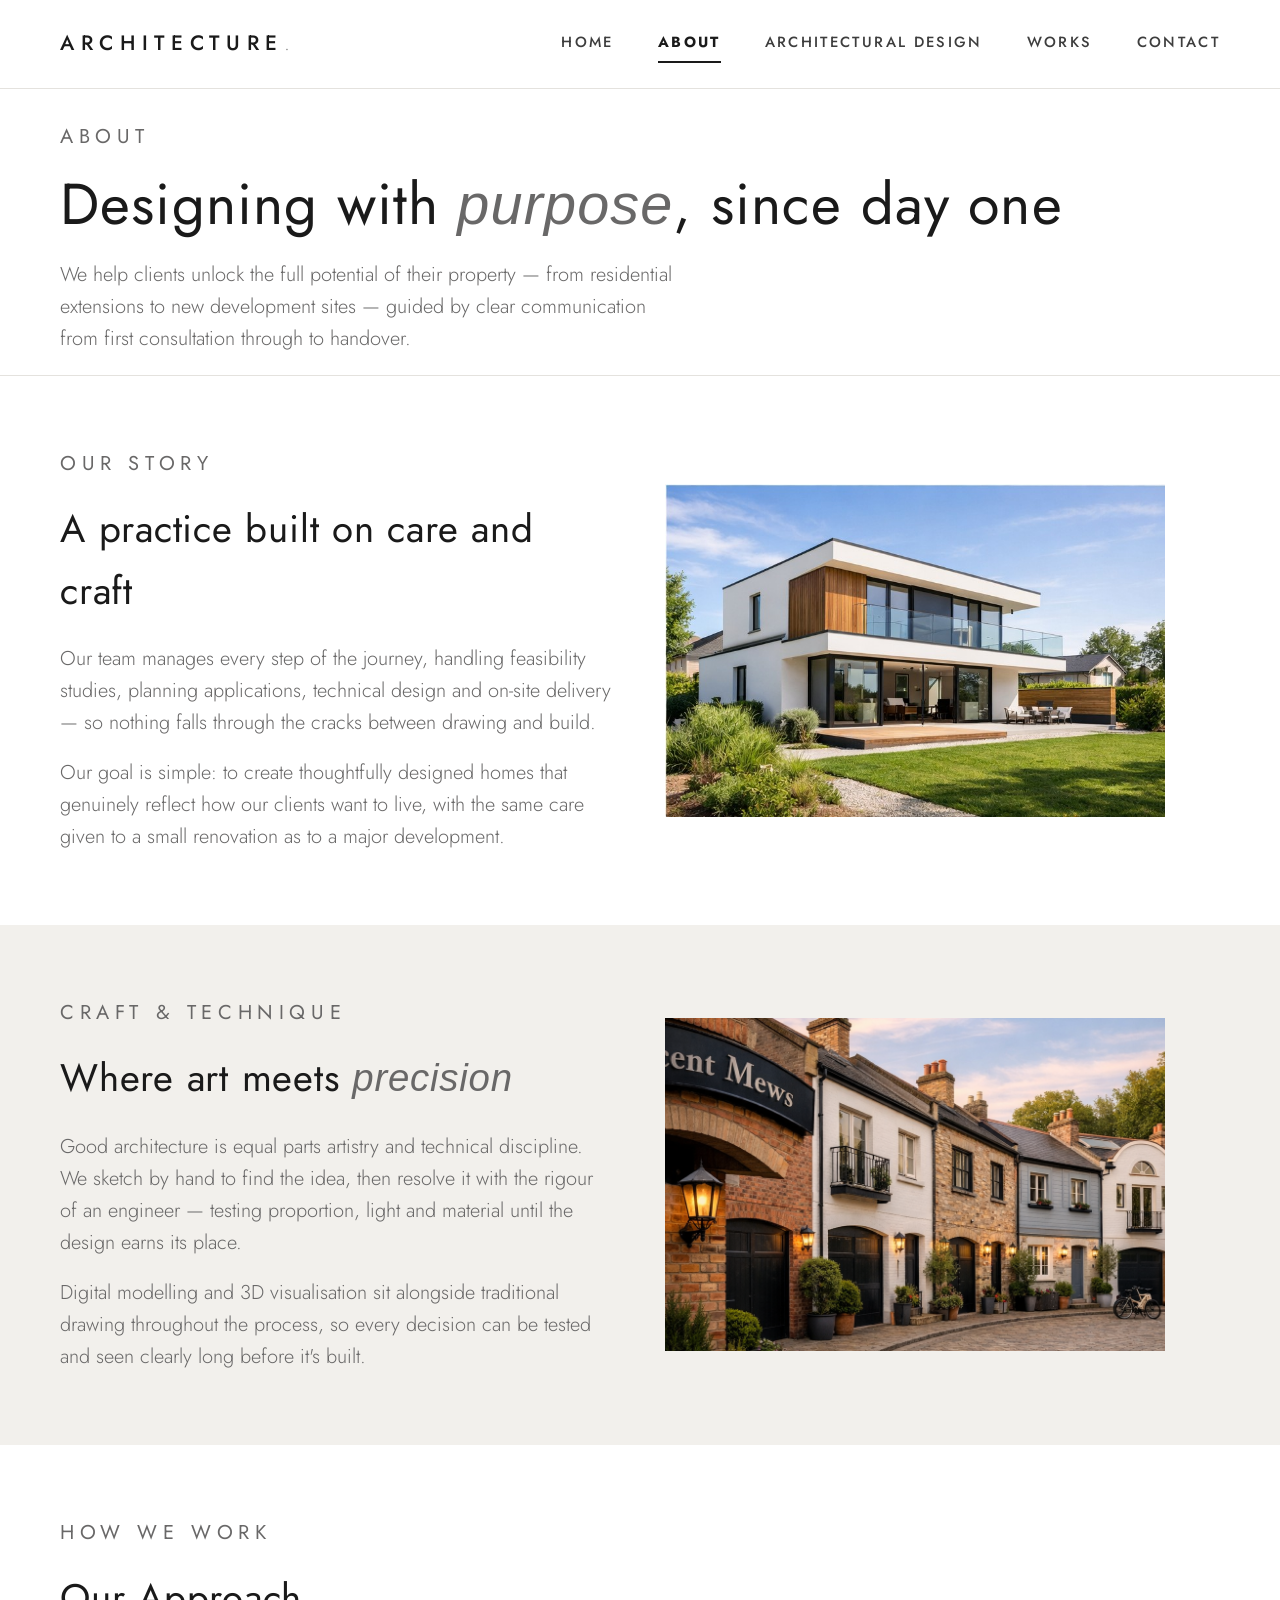
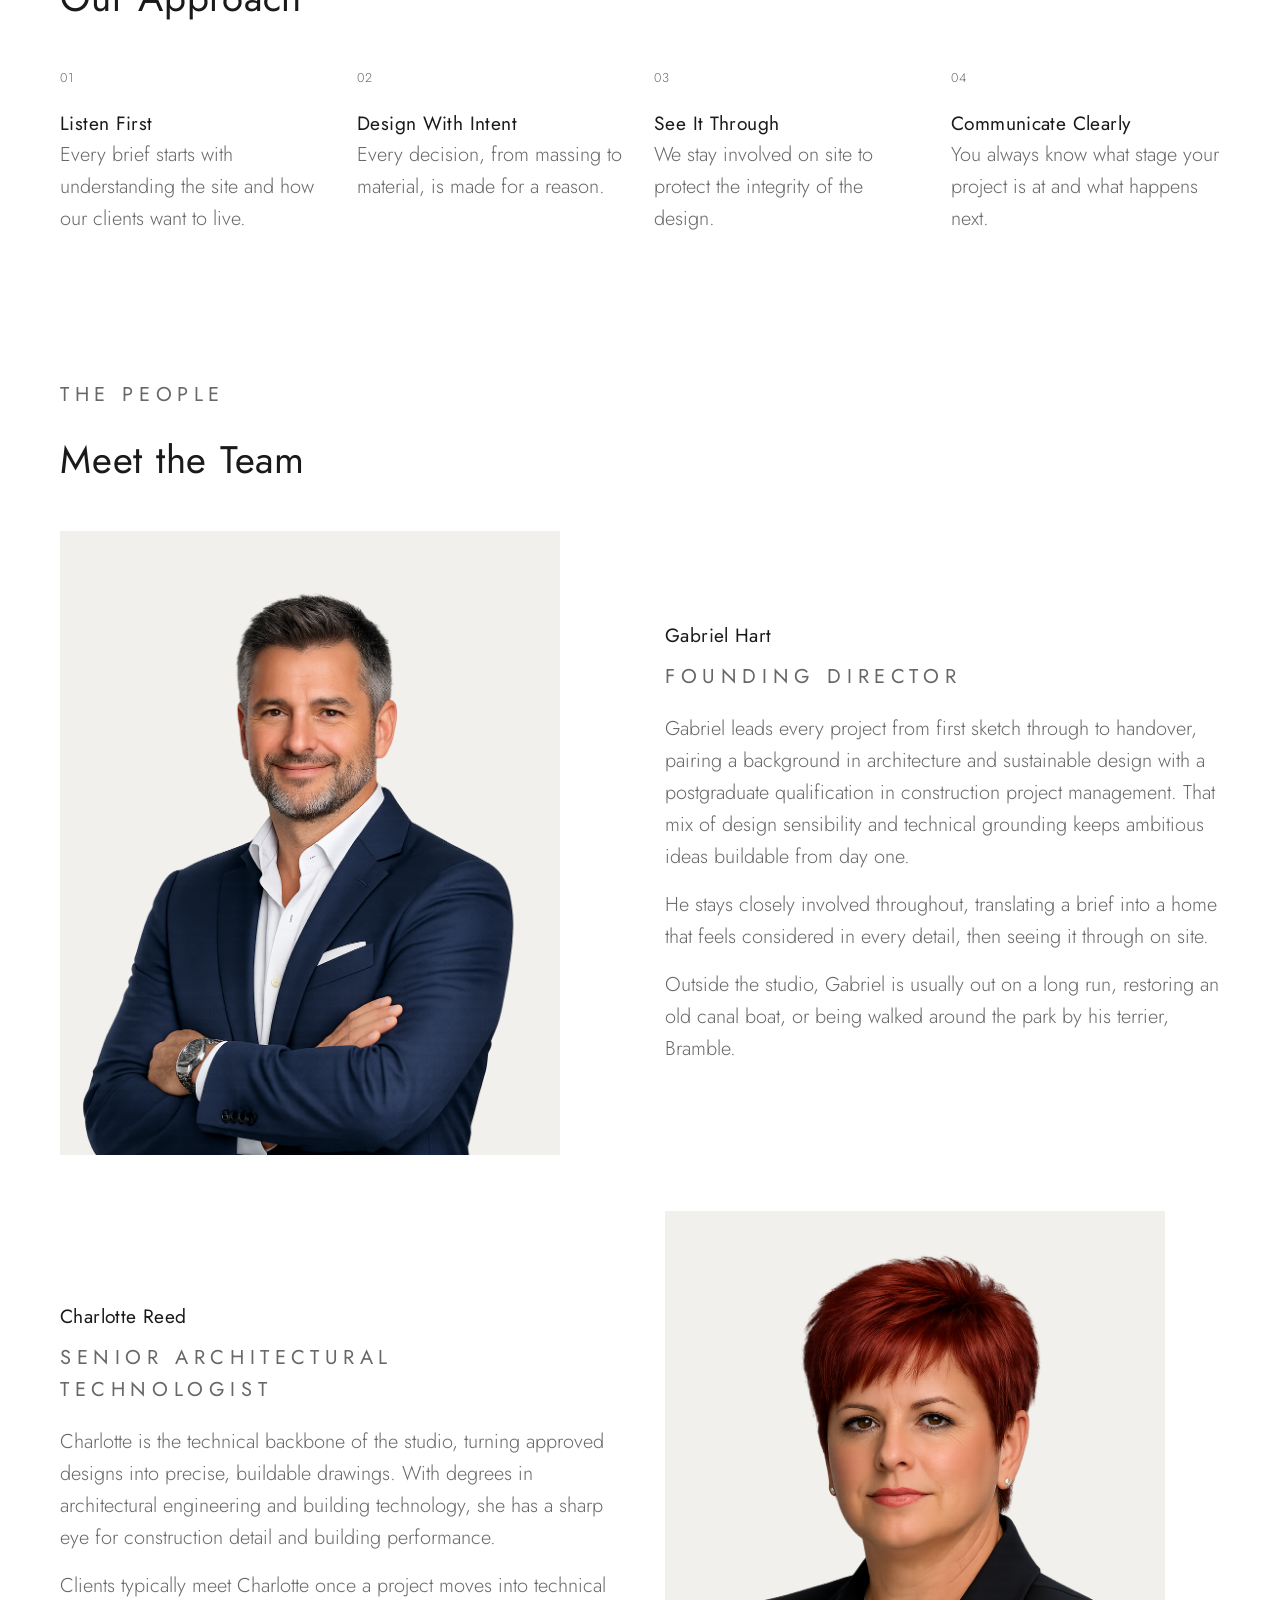
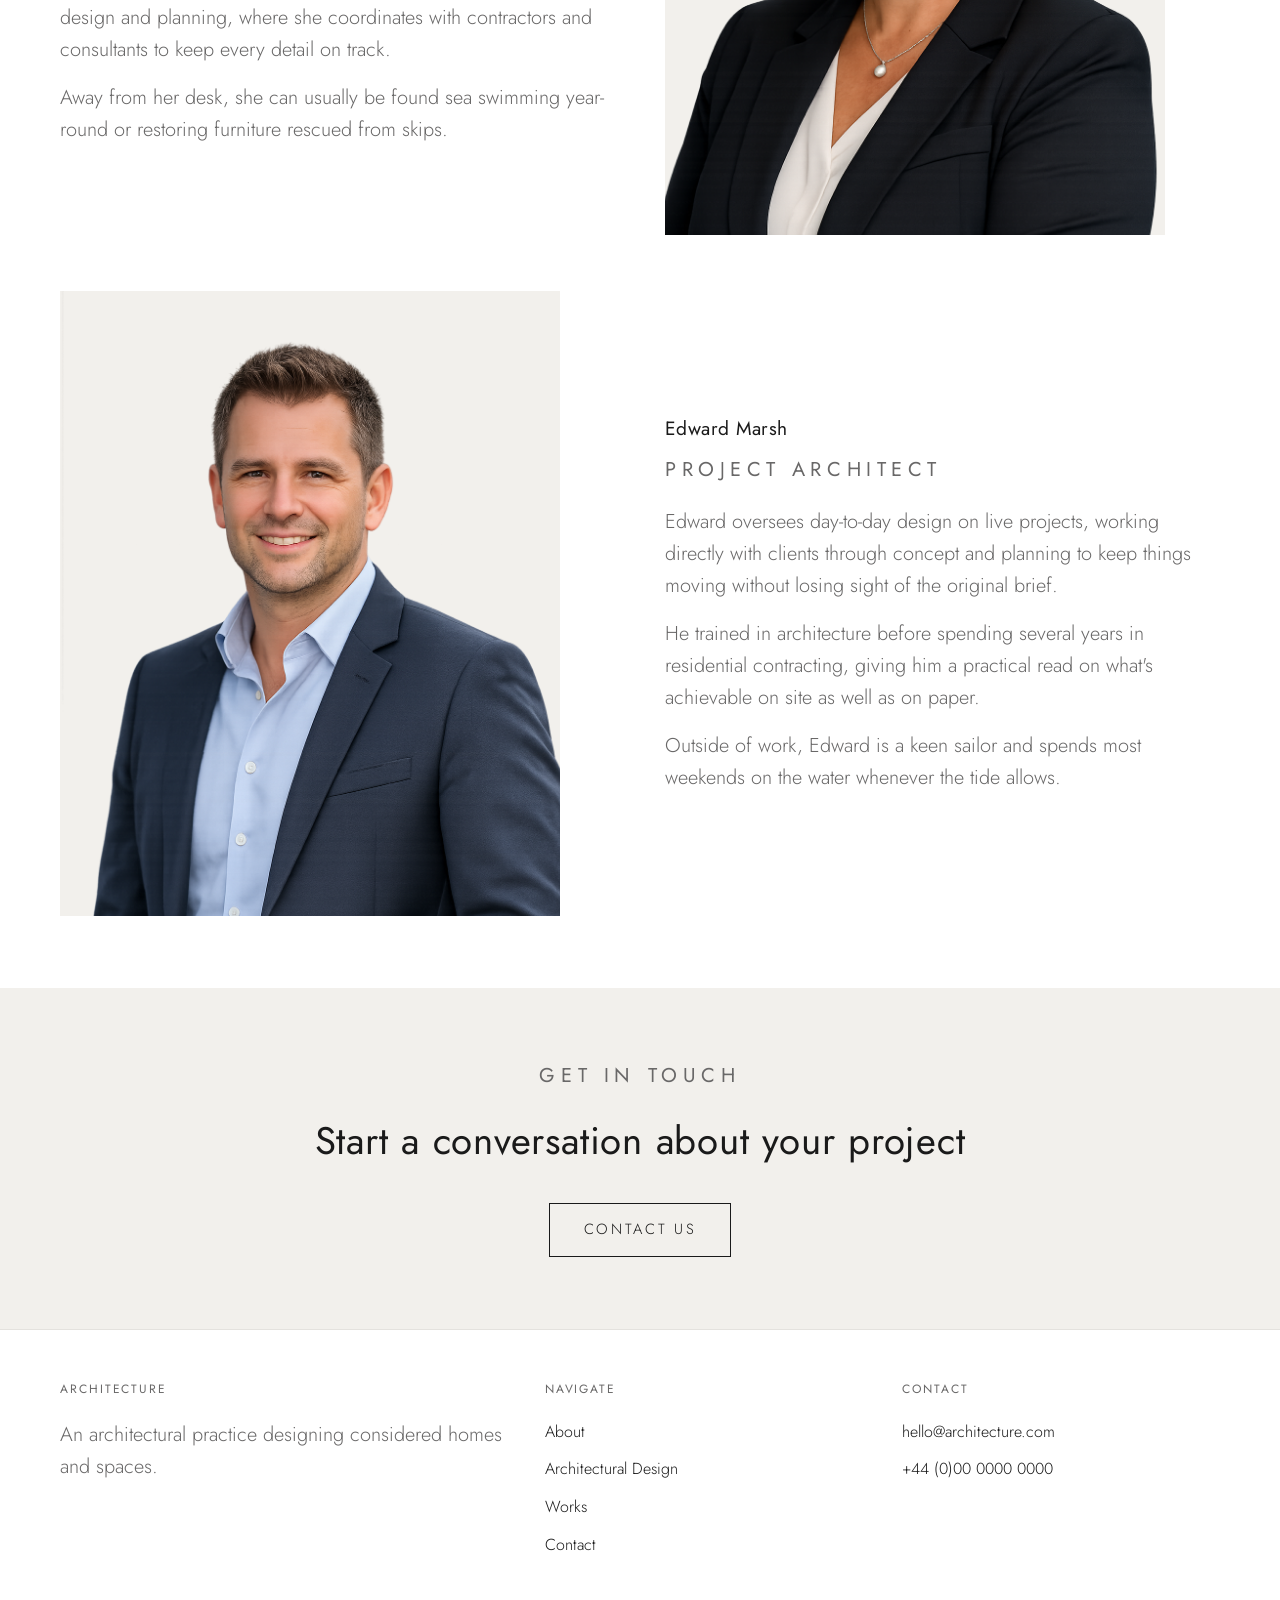
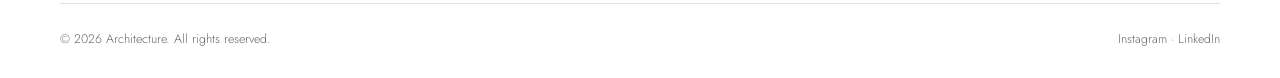
==== commit 27885c33: "Update about and design sections: replace house image with crescent mews and enhance design banner w" ====
--- a/about.html
+++ b/about.html
@@ -54,7 +54,7 @@
                 <p class="lede" style="margin-top:22px;">Good architecture is equal parts artistry and technical discipline. We sketch by hand to find the idea, then resolve it with the rigour of an engineer &mdash; testing proportion, light and material until the design earns its place.</p>
                 <p class="lede" style="margin-top:18px;">Digital modelling and 3D visualisation sit alongside traditional drawing throughout the process, so every decision can be tested and seen clearly long before it's built.</p>
             </div>
-            <div class="img-placeholder photo-fill story-photo" style="background-image: url('images/house-4.jpg');"></div>
+            <div class="img-placeholder photo-fill story-photo" style="background-image: url('images/crescent-mews.png');"></div>
         </div>
     </section>
 
--- a/css/style.css
+++ b/css/style.css
@@ -309,18 +309,57 @@
 .hero .eyebrow { color: rgba(255,255,255,0.75); }
 .hero h1 { color: #fff; }
 .hero p { color: rgba(255,255,255,0.85); margin-top: 18px; max-width: 520px; }
+
+@keyframes heroFadeUp {
+    from { opacity: 0; transform: translateY(28px); }
+    to { opacity: 1; transform: translateY(0); }
+}
+
+.hero-content > * {
+    opacity: 0;
+    animation: heroFadeUp 0.9s ease forwards;
+}
+
+.hero-content > *:nth-child(1) { animation-delay: 0.15s; }
+.hero-content > *:nth-child(2) { animation-delay: 0.32s; }
+.hero-content > *:nth-child(3) { animation-delay: 0.5s; }
+.hero-content > *:nth-child(4) { animation-delay: 0.68s; }
+
 .hero .btn { margin-top: 32px; border-color: #fff; color: #fff; }
 .hero .btn:hover { background: #fff; color: var(--color-text); }
 
 /* Page banner (non-home pages) */
 .page-banner {
-    padding: 50px 0 30px;
+    padding: 32px 0 20px;
     border-bottom: 1px solid var(--color-line);
+}
+
+.page-banner.has-motif {
+    position: relative;
+    overflow: hidden;
+}
+
+.page-banner.has-motif .container { position: relative; z-index: 1; }
+
+.banner-motif {
+    position: absolute;
+    top: 50%;
+    right: -60px;
+    transform: translateY(-50%);
+    width: 460px;
+    height: auto;
+    max-width: 45vw;
+    fill: none;
+    stroke: var(--color-text);
+    stroke-width: 1.2;
+    opacity: 0.07;
+    pointer-events: none;
+    z-index: 0;
 }
 
 /* Sections */
 section { padding: 72px 0; }
-section.tight { padding: 56px 0; }
+section.tight { padding: 44px 0; }
 .section-head {
     display: flex;
     justify-content: space-between;
@@ -372,9 +411,9 @@
 .works-filter {
     display: flex;
     gap: 40px;
-    margin-bottom: 60px;
+    margin-bottom: 24px;
     border-bottom: 1px solid var(--color-line);
-    padding-bottom: 26px;
+    padding-bottom: 14px;
 }
 
 .filter-btn {
@@ -403,12 +442,14 @@
 .works-grid {
     display: grid;
     grid-template-columns: repeat(3, 1fr);
-    gap: 24px;
-}
-
-.work-card .img-placeholder { aspect-ratio: 4/3; margin-bottom: 20px; }
-.work-card h3 { margin-bottom: 6px; }
+    gap: 20px;
+}
+
+.work-card .img-placeholder { aspect-ratio: 4/3; margin-bottom: 14px; }
+.work-card h3 { margin-bottom: 5px; }
 .work-card .work-meta { color: var(--color-muted); font-size: 0.85rem; text-transform: uppercase; letter-spacing: 0.08em; }
+.work-card .work-facts { display: block; color: var(--color-muted); font-size: 0.78rem; letter-spacing: 0.04em; margin-top: 4px; }
+.work-card .work-desc { color: var(--color-muted); font-size: 0.9rem; margin-top: 8px; line-height: 1.55; }
 
 /* Service rows (design page) */
 .service-row {
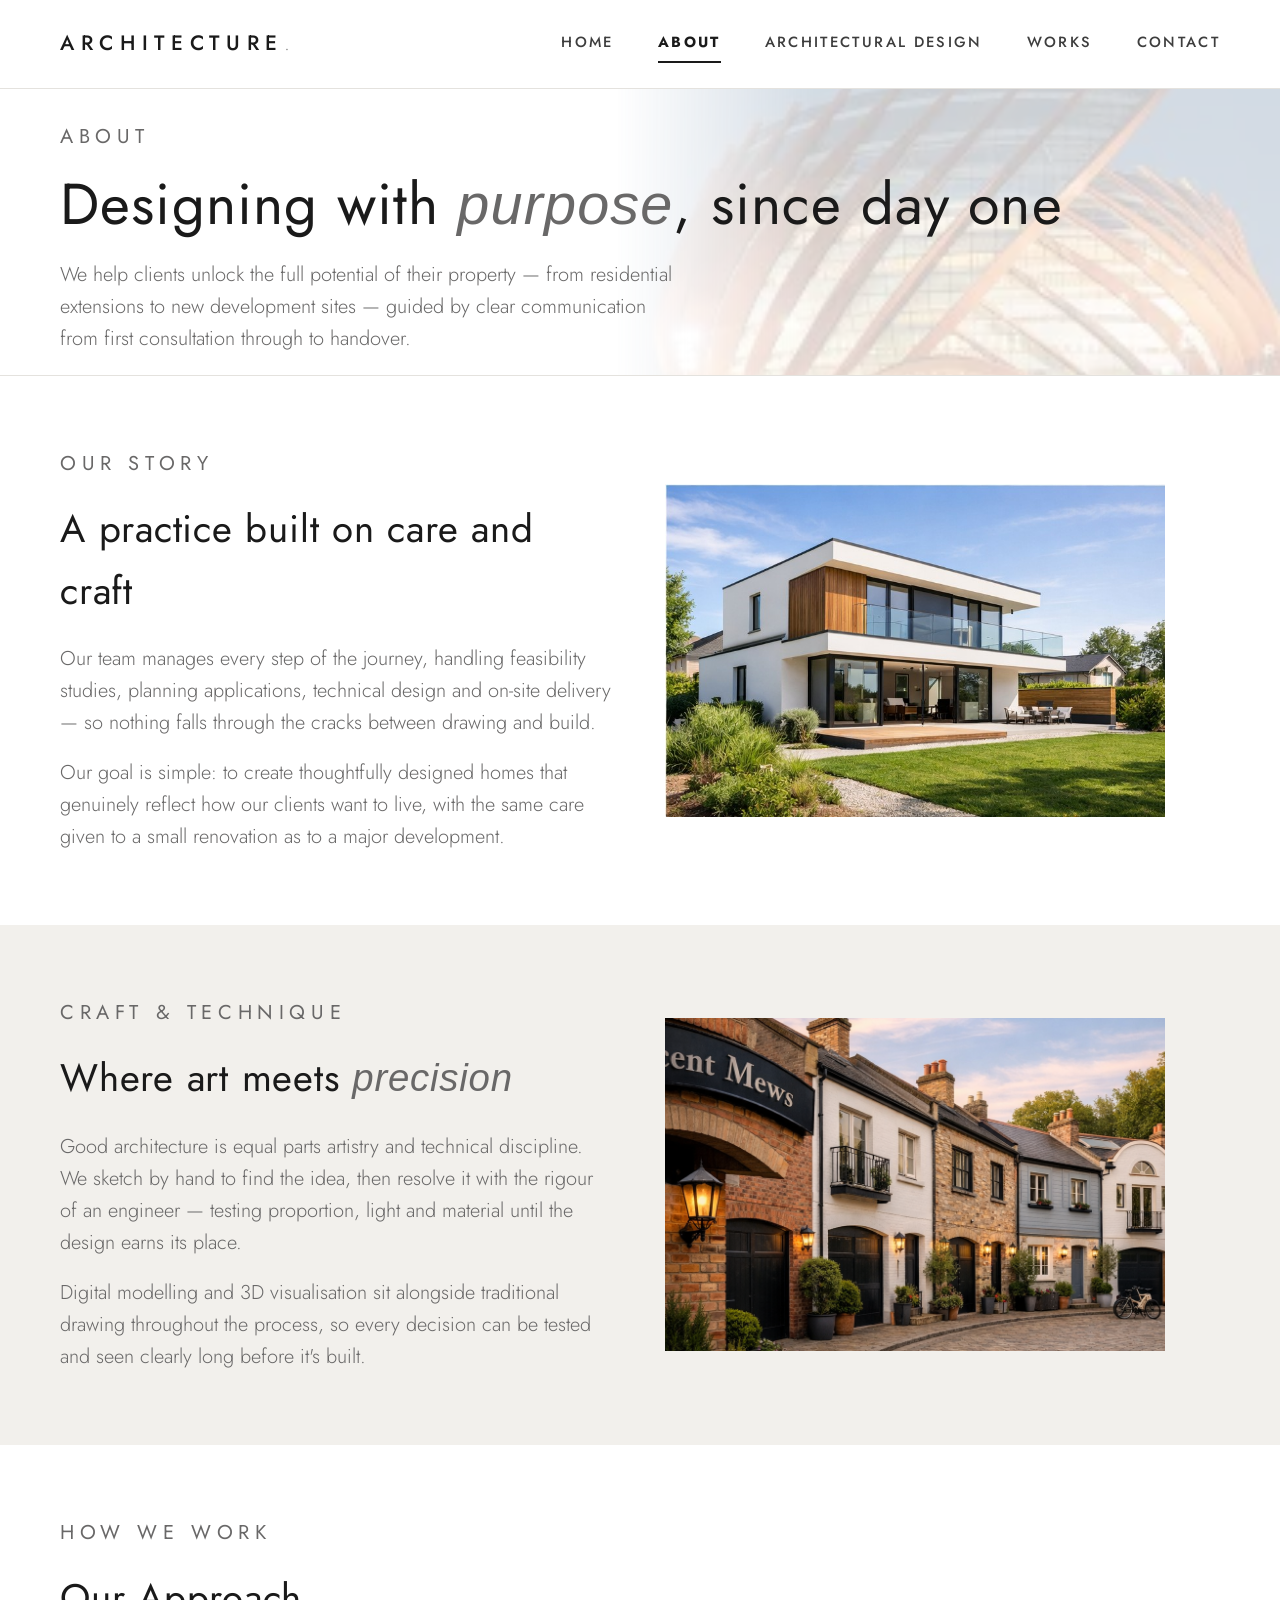
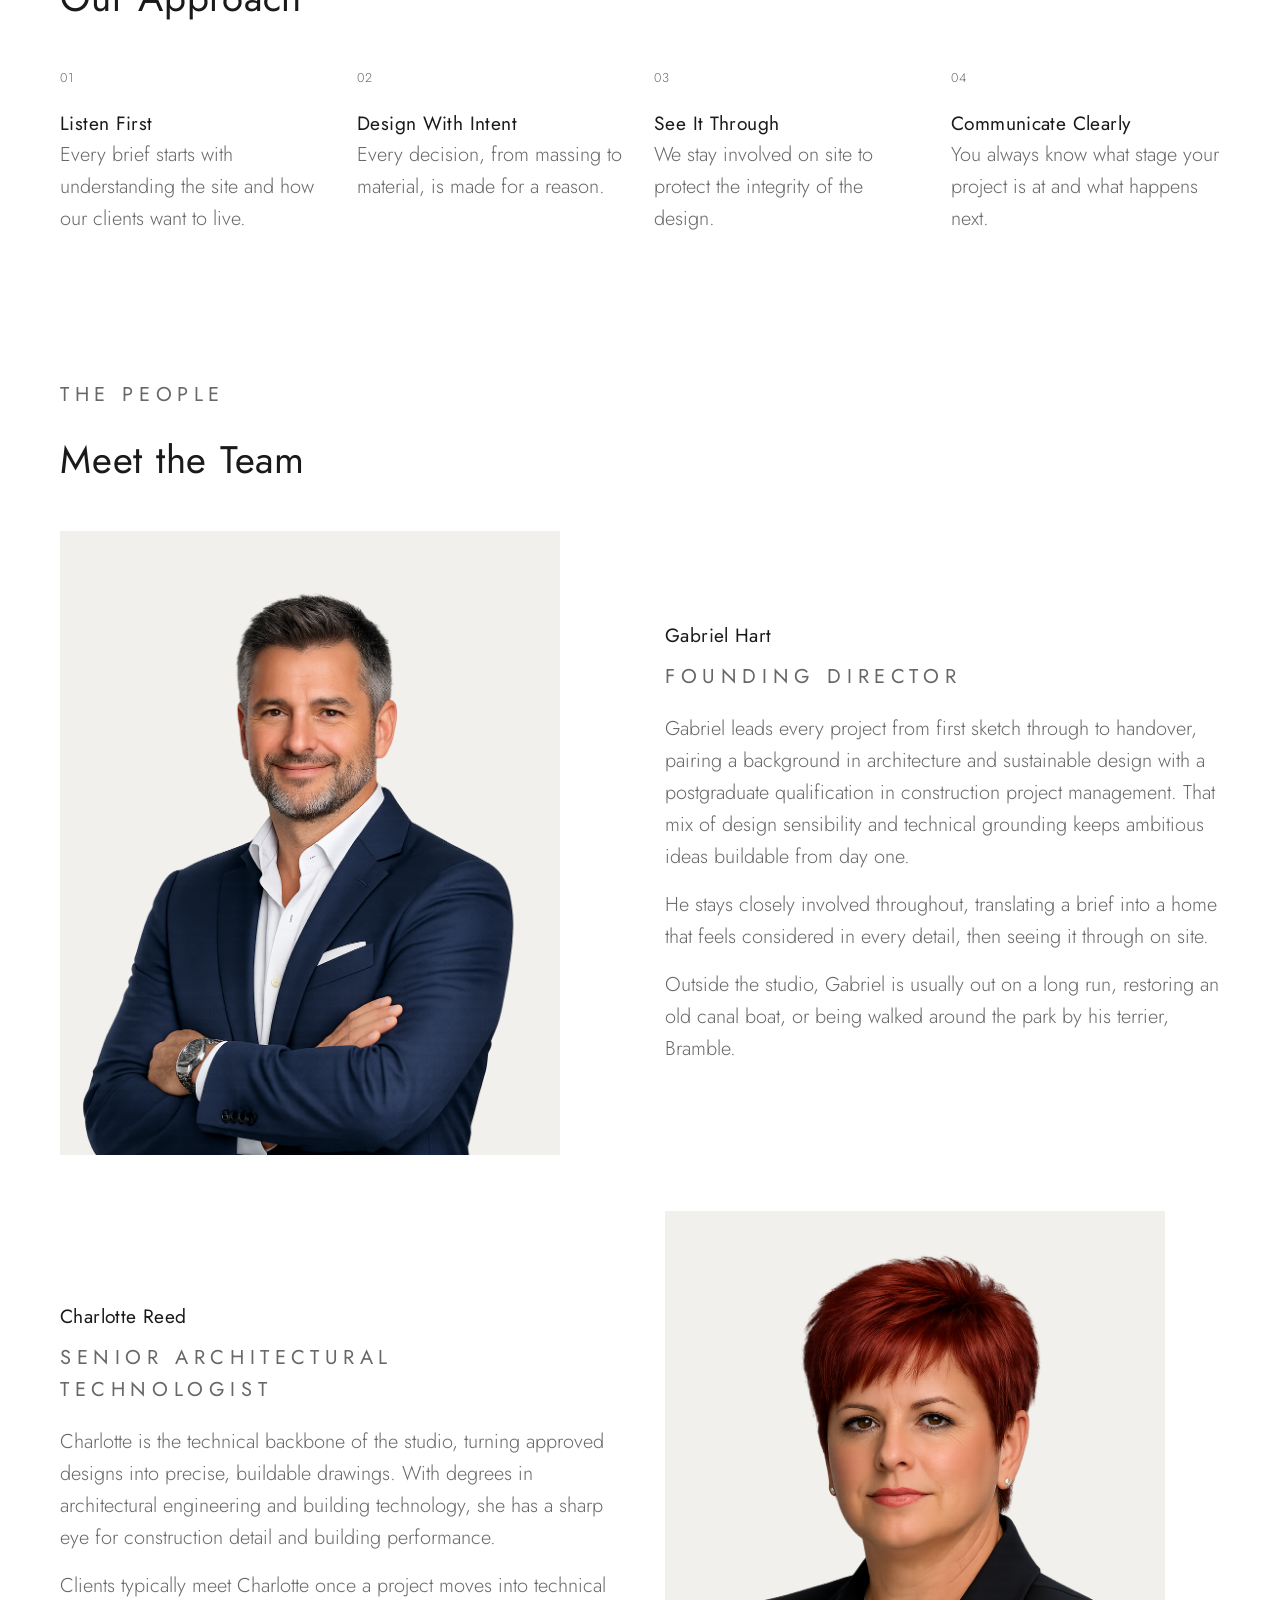
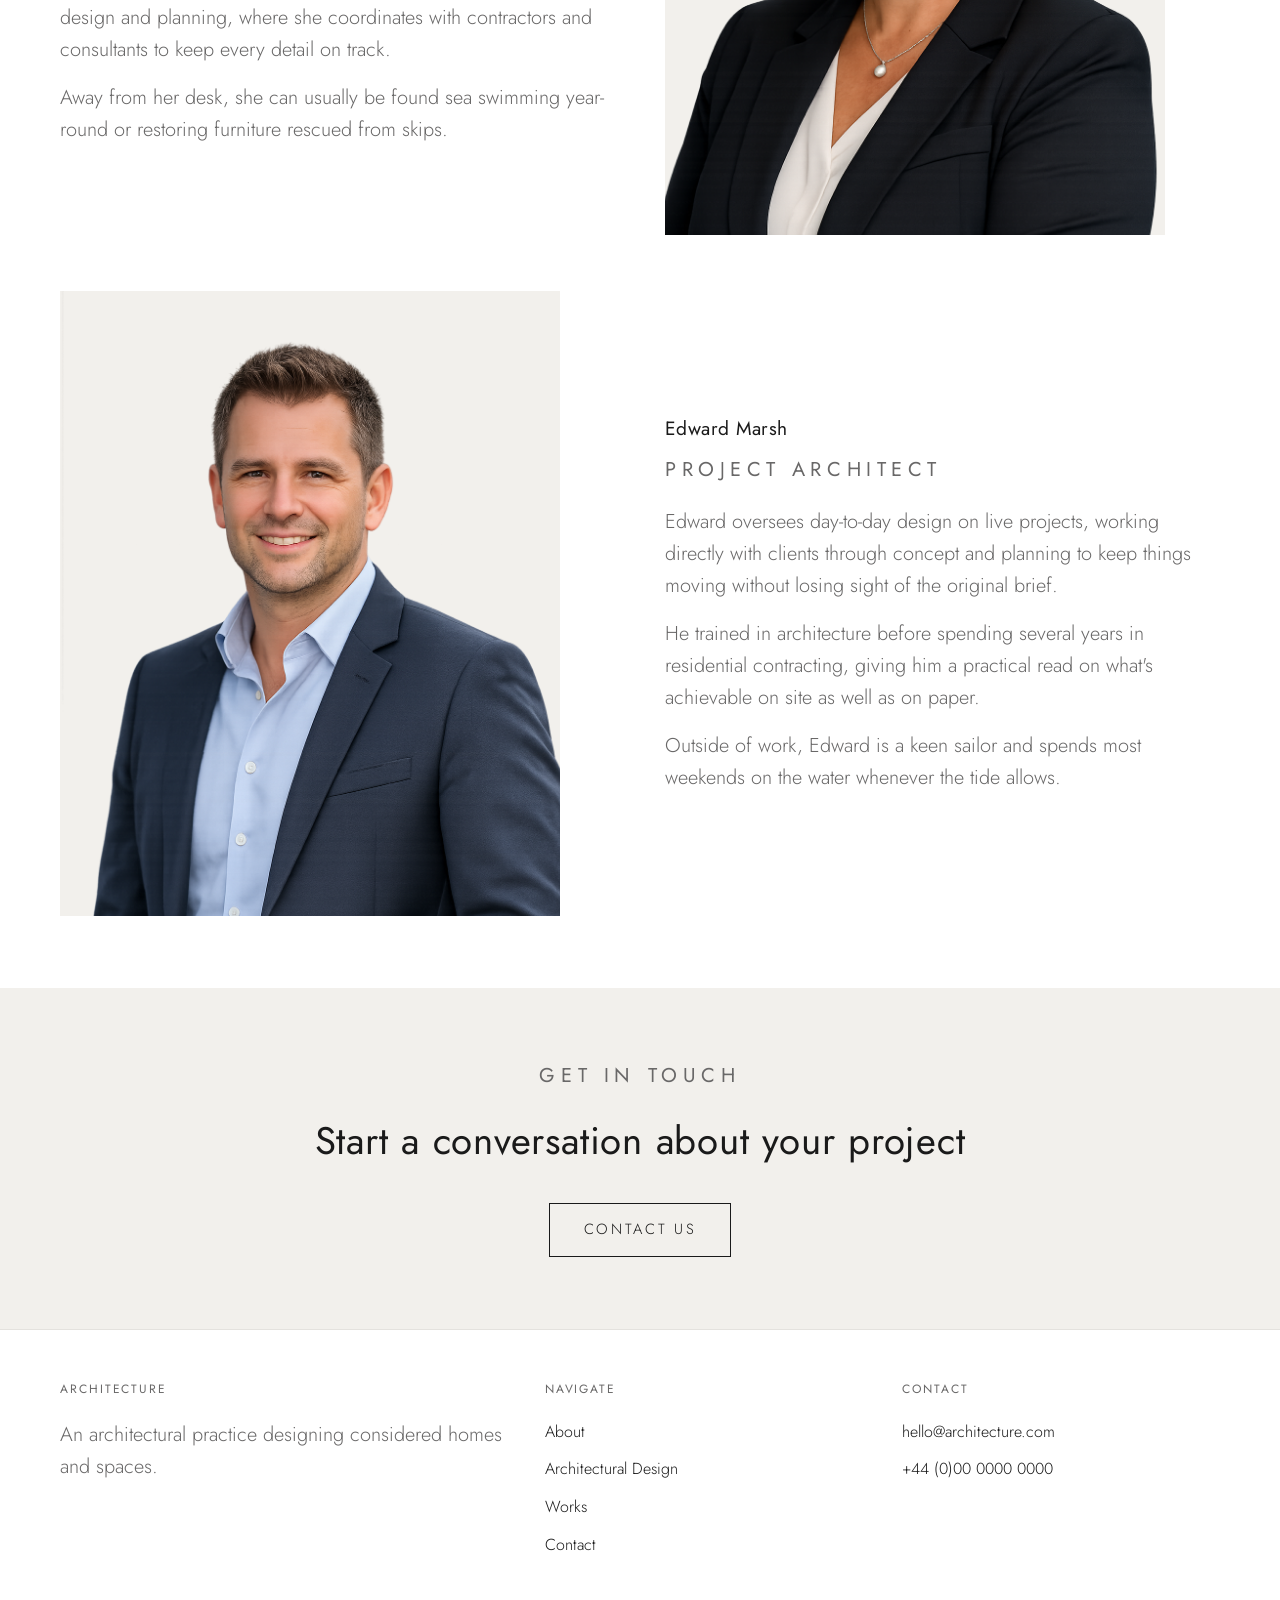
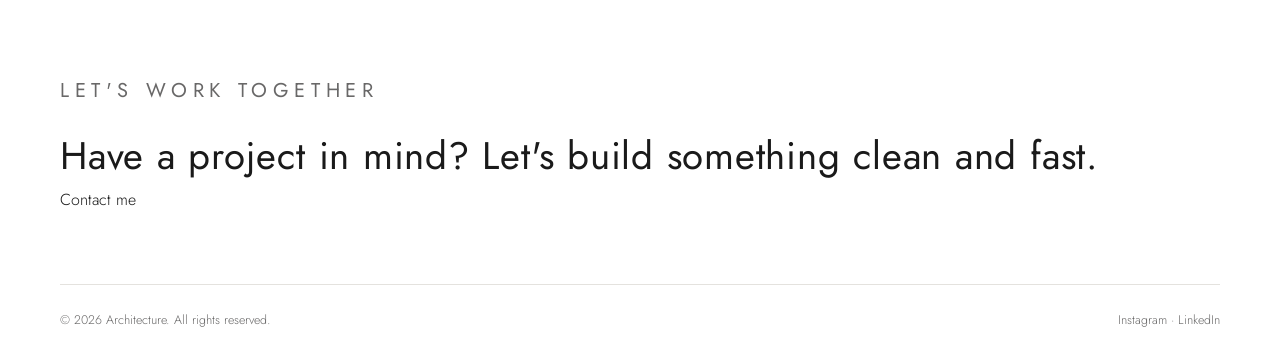
==== commit b3023916: "Enhance about, contact, design, and works sections: add banner motifs, improve layout, and introduce" ====
--- a/about.html
+++ b/about.html
@@ -26,7 +26,8 @@
         </div>
     </header>
 
-    <section class="page-banner">
+    <section class="page-banner has-motif">
+        <div class="banner-motif-img" aria-hidden="true"></div>
         <div class="container">
             <span class="eyebrow">About</span>
             <h1>Designing with <span class="accent">purpose</span>, since day one</h1>
@@ -167,6 +168,16 @@
                     </ul>
                 </div>
             </div>
+            <section class="section cta-section">
+    <div class="section-inner cta-card">
+        <div>
+            <p class="eyebrow" data-i18n="about_cta_eyebrow">Let's work together</p>
+            <h2 data-i18n="about_cta_h2">Have a project in mind? Let's build something clean and fast.</h2>
+        </div>
+        <a class="button button-primary" href="contact.html" data-i18n="about_cta_btn">Contact me</a>
+    </div>
+</section>
+
             <div class="footer-bottom">
                 <span>&copy; 2026 Architecture. All rights reserved.</span>
                 <span>Instagram &middot; LinkedIn</span>
--- a/css/style.css
+++ b/css/style.css
@@ -344,15 +344,31 @@
 .banner-motif {
     position: absolute;
     top: 50%;
-    right: -60px;
+    right: -20px;
     transform: translateY(-50%);
-    width: 460px;
+    width: 620px;
     height: auto;
-    max-width: 45vw;
+    max-width: 55vw;
     fill: none;
     stroke: var(--color-text);
-    stroke-width: 1.2;
-    opacity: 0.07;
+    stroke-width: 1.6;
+    opacity: 0.28;
+    pointer-events: none;
+    z-index: 0;
+}
+
+.banner-motif-img {
+    position: absolute;
+    top: 0;
+    right: 0;
+    width: 52%;
+    height: 100%;
+    background-image: url('../images/dizajn.webp');
+    background-size: cover;
+    background-position: center;
+    opacity: 0.22;
+    -webkit-mask-image: linear-gradient(to right, transparent, #000 30%);
+    mask-image: linear-gradient(to right, transparent, #000 30%);
     pointer-events: none;
     z-index: 0;
 }
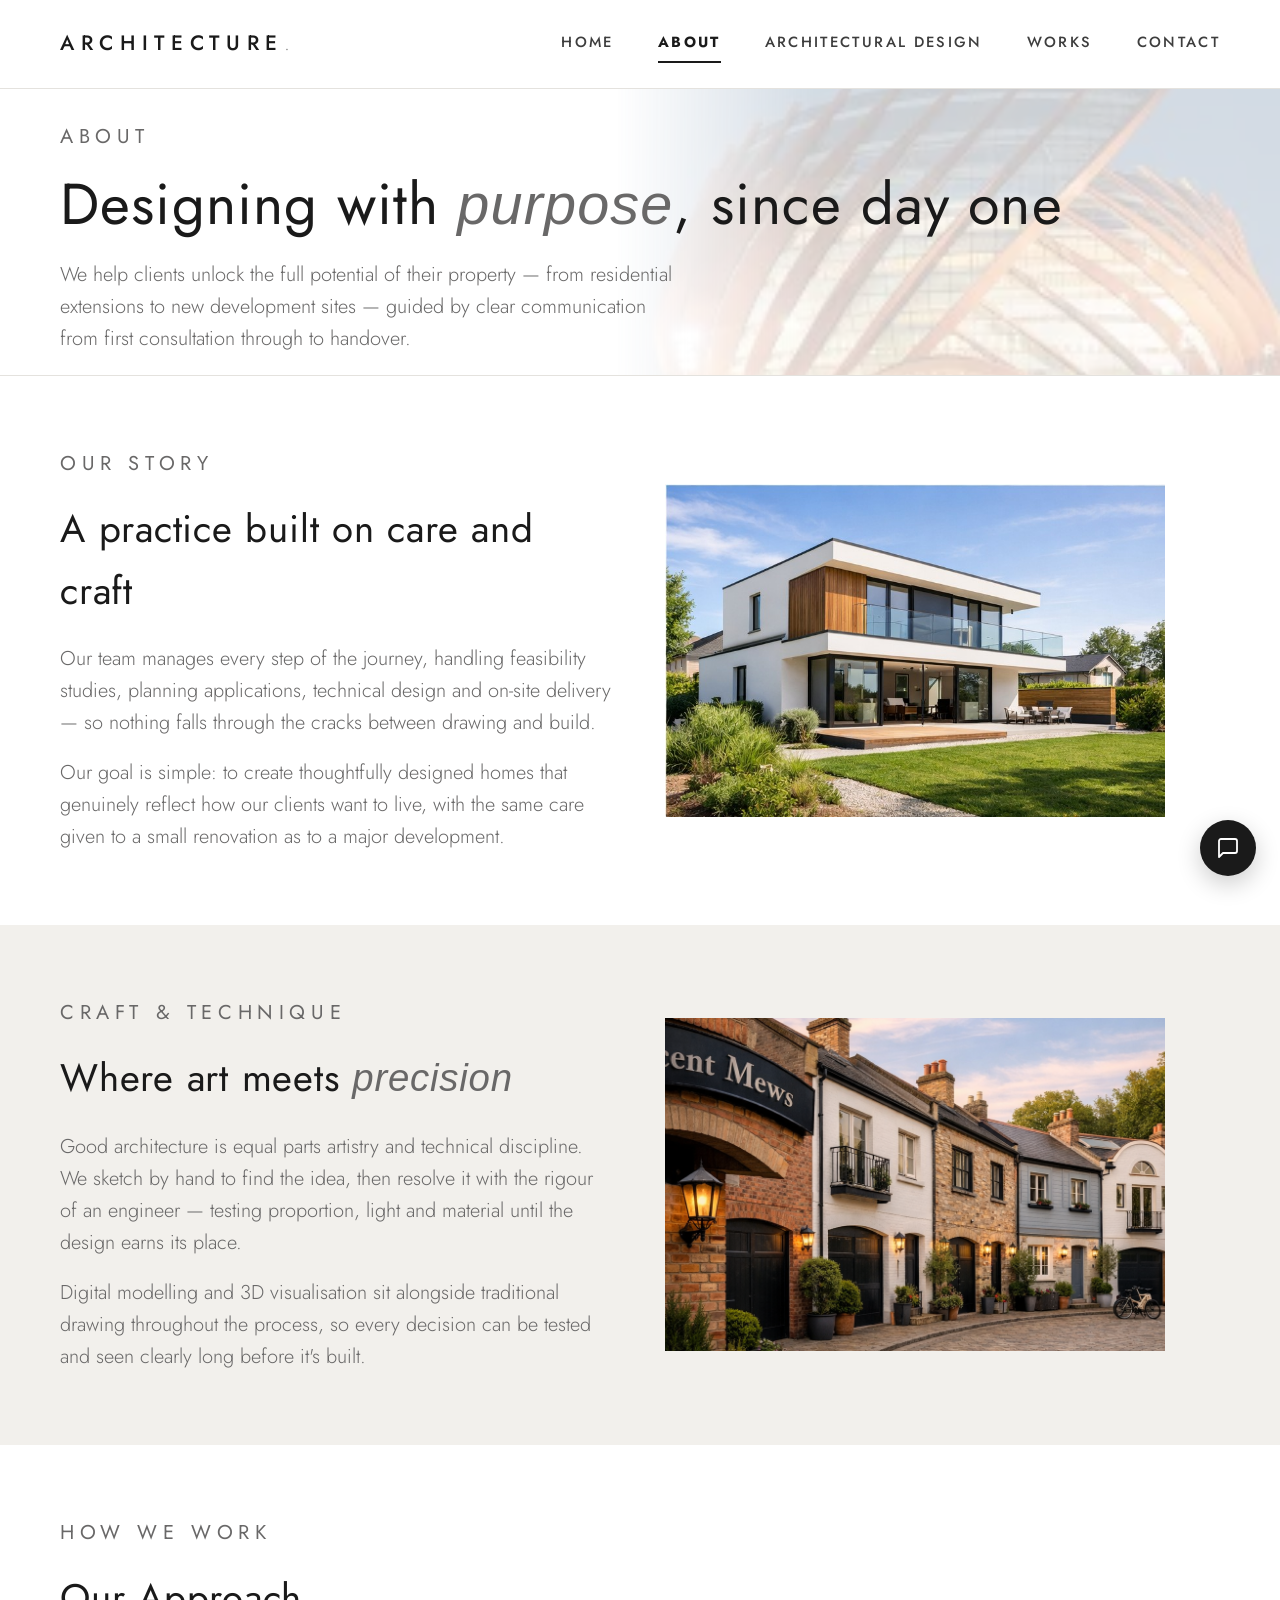
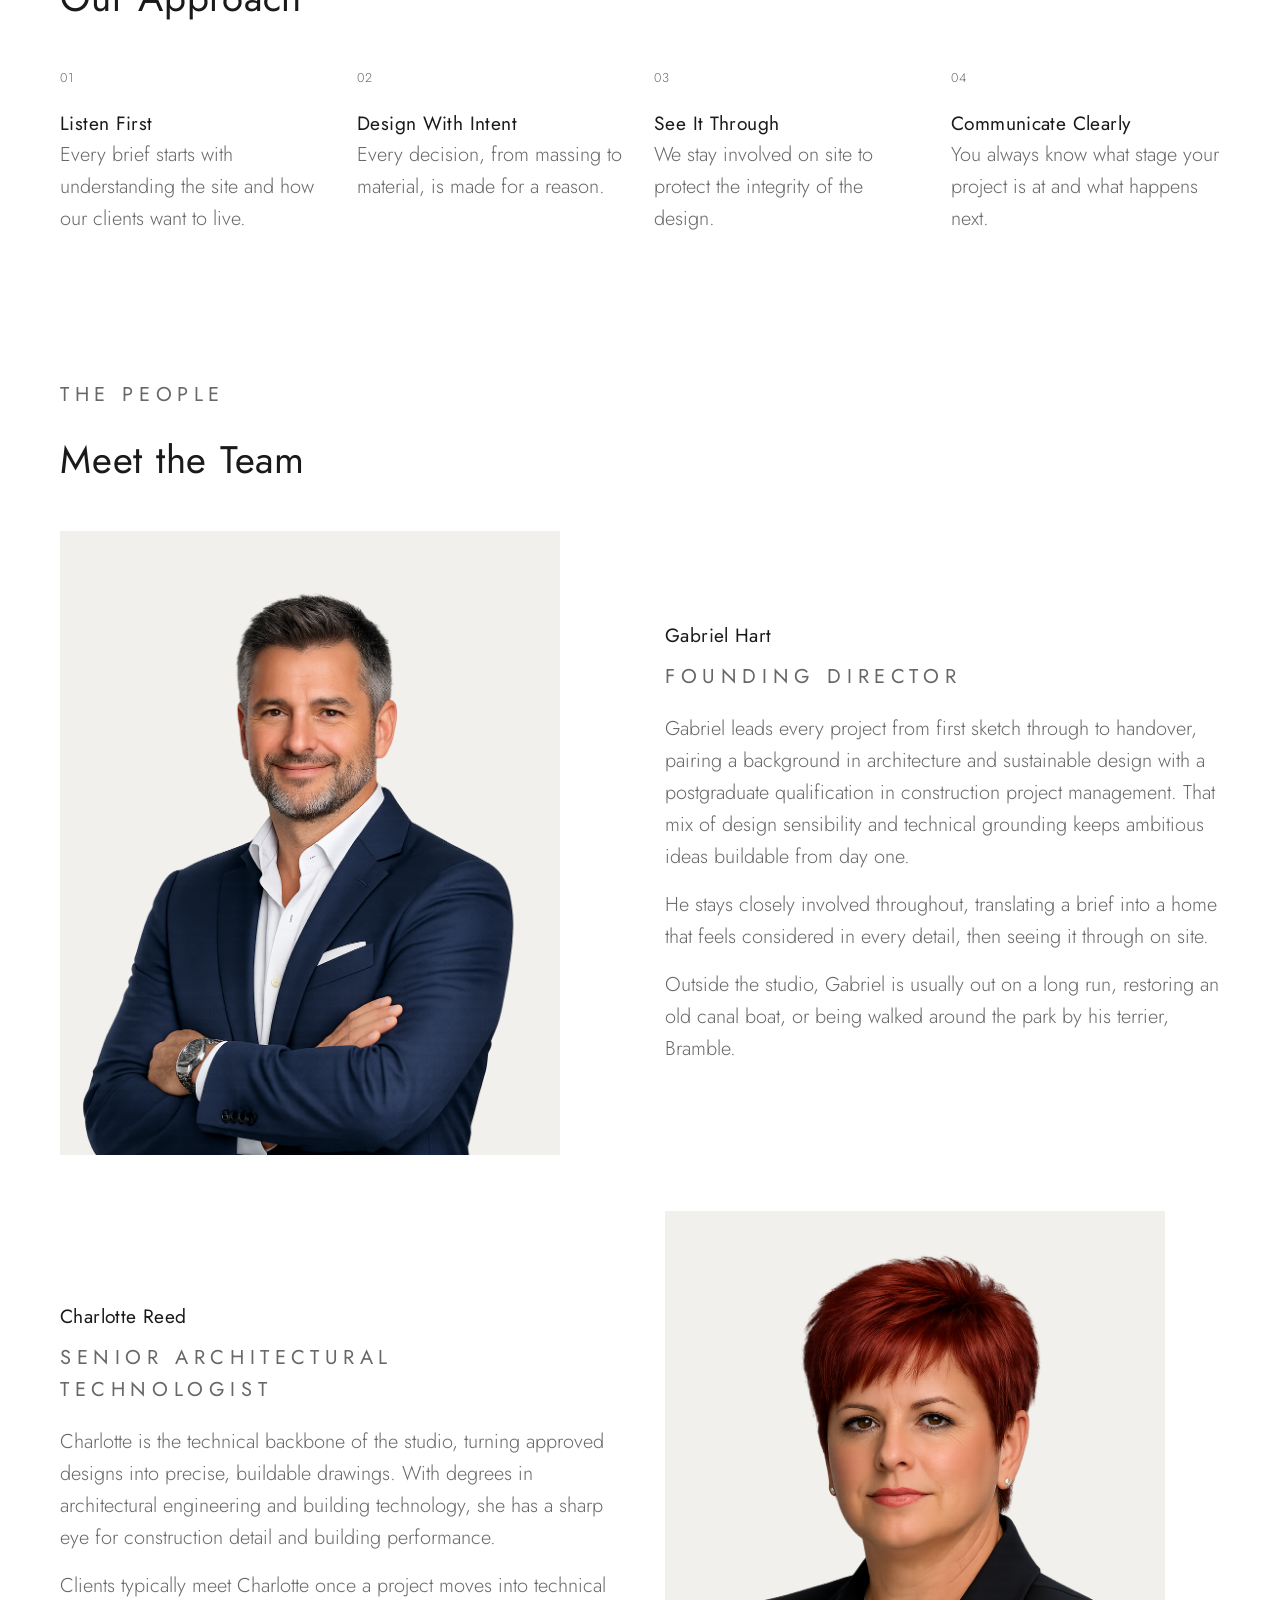
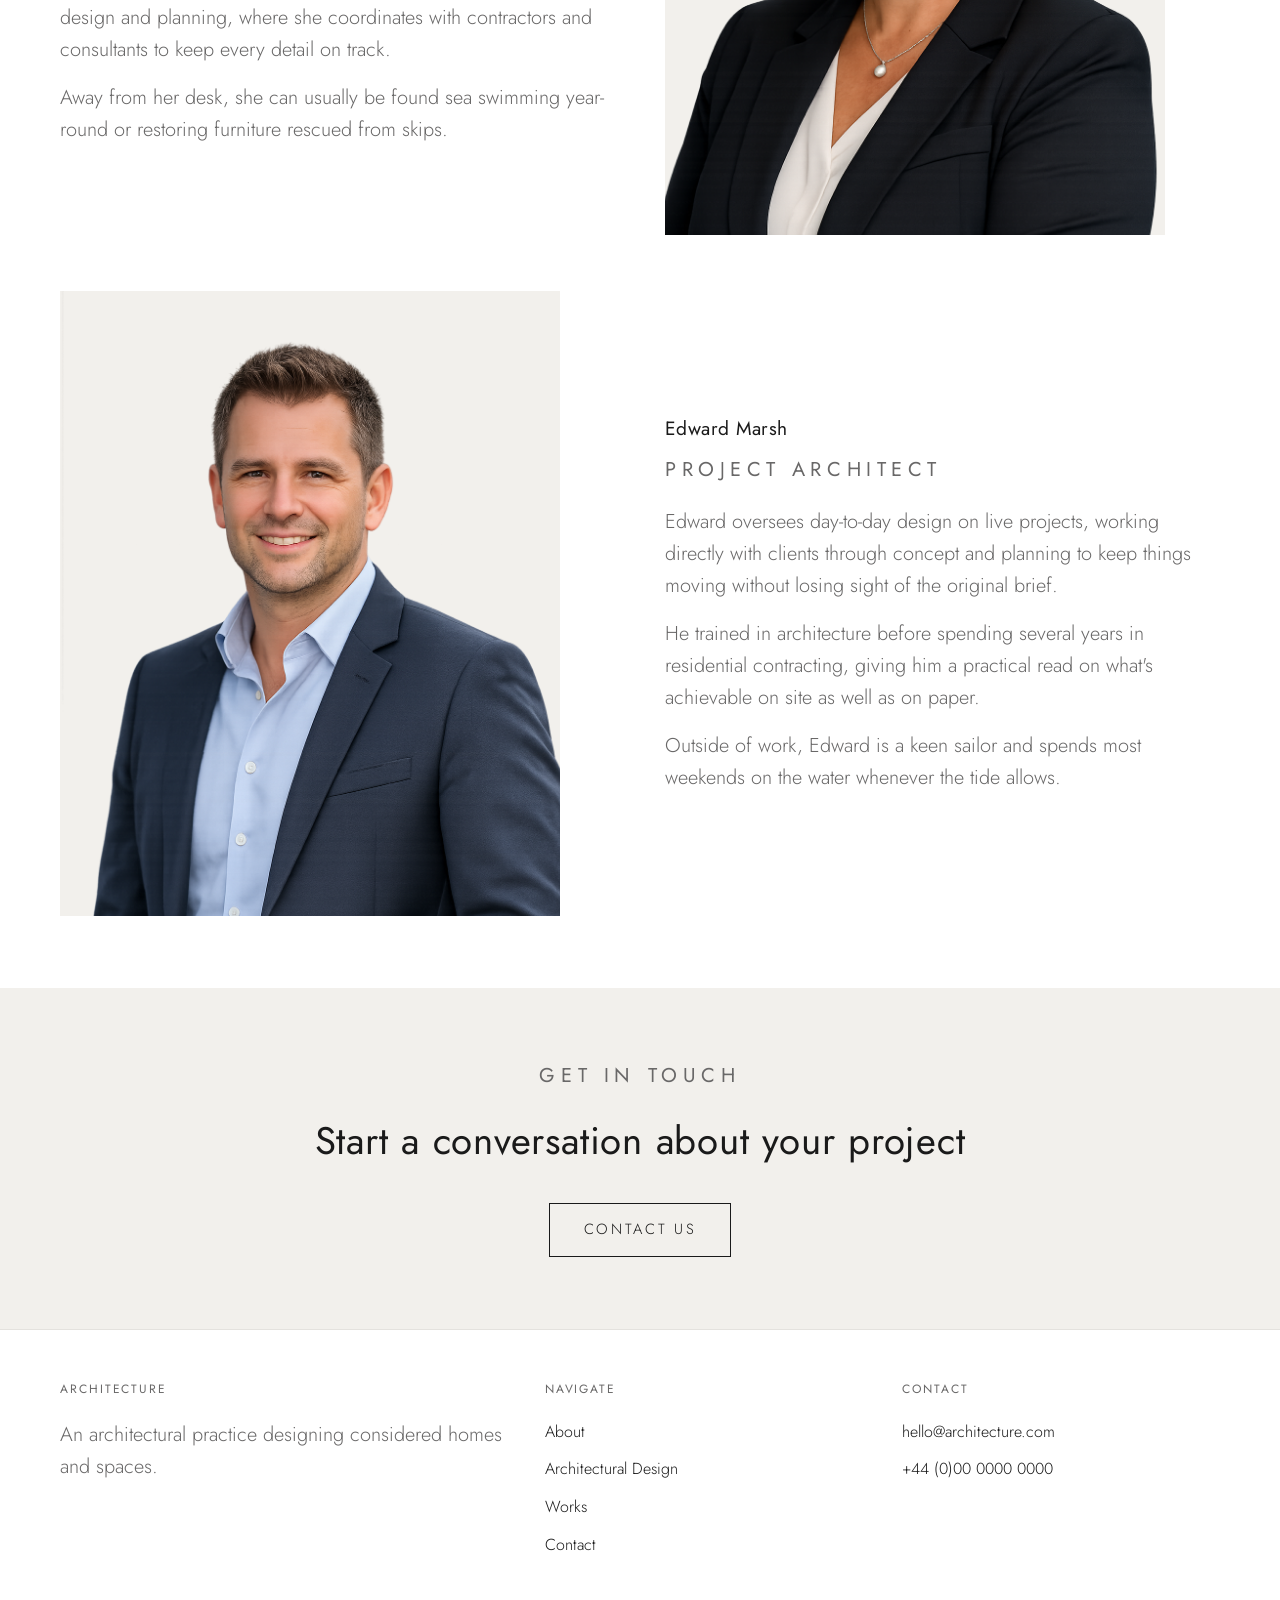
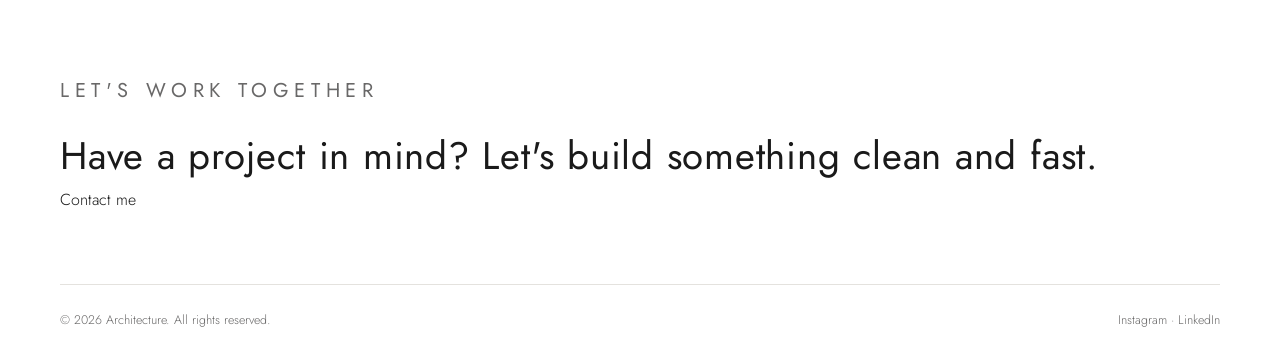
==== commit f5e6ec61: "Add AI chat assistant to all pages: implement chat toggle, panel, and messaging functionality" ====
--- a/about.html
+++ b/about.html
@@ -185,6 +185,27 @@
         </div>
     </footer>
 
+    <button class="chat-toggle" id="chatToggle" aria-label="Open chat assistant">
+        <svg viewBox="0 0 24 24" fill="none" stroke="currentColor" stroke-width="1.8" stroke-linecap="round" stroke-linejoin="round"><path d="M21 15a2 2 0 0 1-2 2H7l-4 4V5a2 2 0 0 1 2-2h14a2 2 0 0 1 2 2z"/></svg>
+    </button>
+
+    <div class="chat-panel" id="chatPanel">
+        <div class="chat-header">
+            <span class="chat-dot red"></span>
+            <span class="chat-dot yellow"></span>
+            <span class="chat-dot green"></span>
+            <span class="chat-title">Chat with us</span>
+            <button class="chat-close" id="chatClose" aria-label="Close chat">&times;</button>
+        </div>
+        <div class="chat-body" id="chatBody">
+            <div class="chat-msg ai">Hi! I'm here to help. Ask about a project, or leave your details and we'll get back to you.</div>
+        </div>
+        <form class="chat-form" id="chatForm">
+            <input type="text" id="chatInput" placeholder="Type your message&hellip;" autocomplete="off" required>
+            <button type="submit">Send</button>
+        </form>
+    </div>
+
     <script src="js/script.js"></script>
 </body>
 </html>
--- a/css/style.css
+++ b/css/style.css
@@ -613,4 +613,152 @@
         letter-spacing: 0.03em;
         font-size: 0.8rem;
     }
-}
+
+    .chat-panel {
+        right: 16px;
+        left: 16px;
+        width: auto;
+        bottom: 84px;
+    }
+
+    .chat-toggle { right: 16px; bottom: 16px; }
+}
+
+/* AI chat widget */
+.chat-toggle {
+    position: fixed;
+    right: 24px;
+    bottom: 24px;
+    width: 56px;
+    height: 56px;
+    border-radius: 50%;
+    background: var(--color-text);
+    color: #fff;
+    border: none;
+    cursor: pointer;
+    display: flex;
+    align-items: center;
+    justify-content: center;
+    box-shadow: 0 8px 24px rgba(0,0,0,0.2);
+    z-index: 200;
+    transition: transform 0.25s ease;
+}
+
+.chat-toggle:hover { transform: scale(1.06); }
+.chat-toggle svg { width: 24px; height: 24px; }
+
+.chat-panel {
+    position: fixed;
+    right: 24px;
+    bottom: 92px;
+    width: 340px;
+    max-width: calc(100vw - 48px);
+    height: 440px;
+    max-height: calc(100vh - 140px);
+    background: #fff;
+    border: 1px solid var(--color-line);
+    box-shadow: 0 20px 50px rgba(0,0,0,0.2);
+    display: flex;
+    flex-direction: column;
+    z-index: 200;
+    opacity: 0;
+    transform: translateY(16px);
+    pointer-events: none;
+    transition: opacity 0.25s ease, transform 0.25s ease;
+}
+
+.chat-panel.is-open {
+    opacity: 1;
+    transform: translateY(0);
+    pointer-events: auto;
+}
+
+.chat-header {
+    display: flex;
+    align-items: center;
+    gap: 6px;
+    padding: 14px 16px;
+    border-bottom: 1px solid var(--color-line);
+    flex-shrink: 0;
+}
+
+.chat-dot { width: 10px; height: 10px; border-radius: 50%; }
+.chat-dot.red { background: #e6584f; }
+.chat-dot.yellow { background: #e8b23c; }
+.chat-dot.green { background: #4caf6b; }
+
+.chat-title {
+    margin-left: 8px;
+    text-transform: uppercase;
+    font-size: 0.72rem;
+    letter-spacing: 0.12em;
+    color: var(--color-muted);
+}
+
+.chat-close {
+    margin-left: auto;
+    background: none;
+    border: none;
+    cursor: pointer;
+    font-size: 1.1rem;
+    color: var(--color-muted);
+    line-height: 1;
+}
+
+.chat-body {
+    flex: 1;
+    overflow-y: auto;
+    padding: 16px;
+    display: flex;
+    flex-direction: column;
+    gap: 10px;
+}
+
+.chat-msg {
+    max-width: 85%;
+    padding: 9px 12px;
+    font-size: 0.86rem;
+    line-height: 1.5;
+    border-radius: 2px;
+}
+
+.chat-msg.ai {
+    align-self: flex-start;
+    background: var(--color-surface);
+    color: var(--color-text);
+}
+
+.chat-msg.user {
+    align-self: flex-end;
+    background: var(--color-text);
+    color: #fff;
+}
+
+.chat-form {
+    display: flex;
+    border-top: 1px solid var(--color-line);
+    flex-shrink: 0;
+}
+
+.chat-form input {
+    flex: 1;
+    border: none;
+    padding: 12px 14px;
+    font-family: inherit;
+    font-size: 0.86rem;
+    outline: none;
+    min-width: 0;
+}
+
+.chat-form button {
+    border: none;
+    background: none;
+    padding: 0 16px;
+    cursor: pointer;
+    text-transform: uppercase;
+    letter-spacing: 0.1em;
+    font-size: 0.75rem;
+    color: var(--color-text);
+}
+
+.chat-form button:hover { color: var(--color-muted); }
